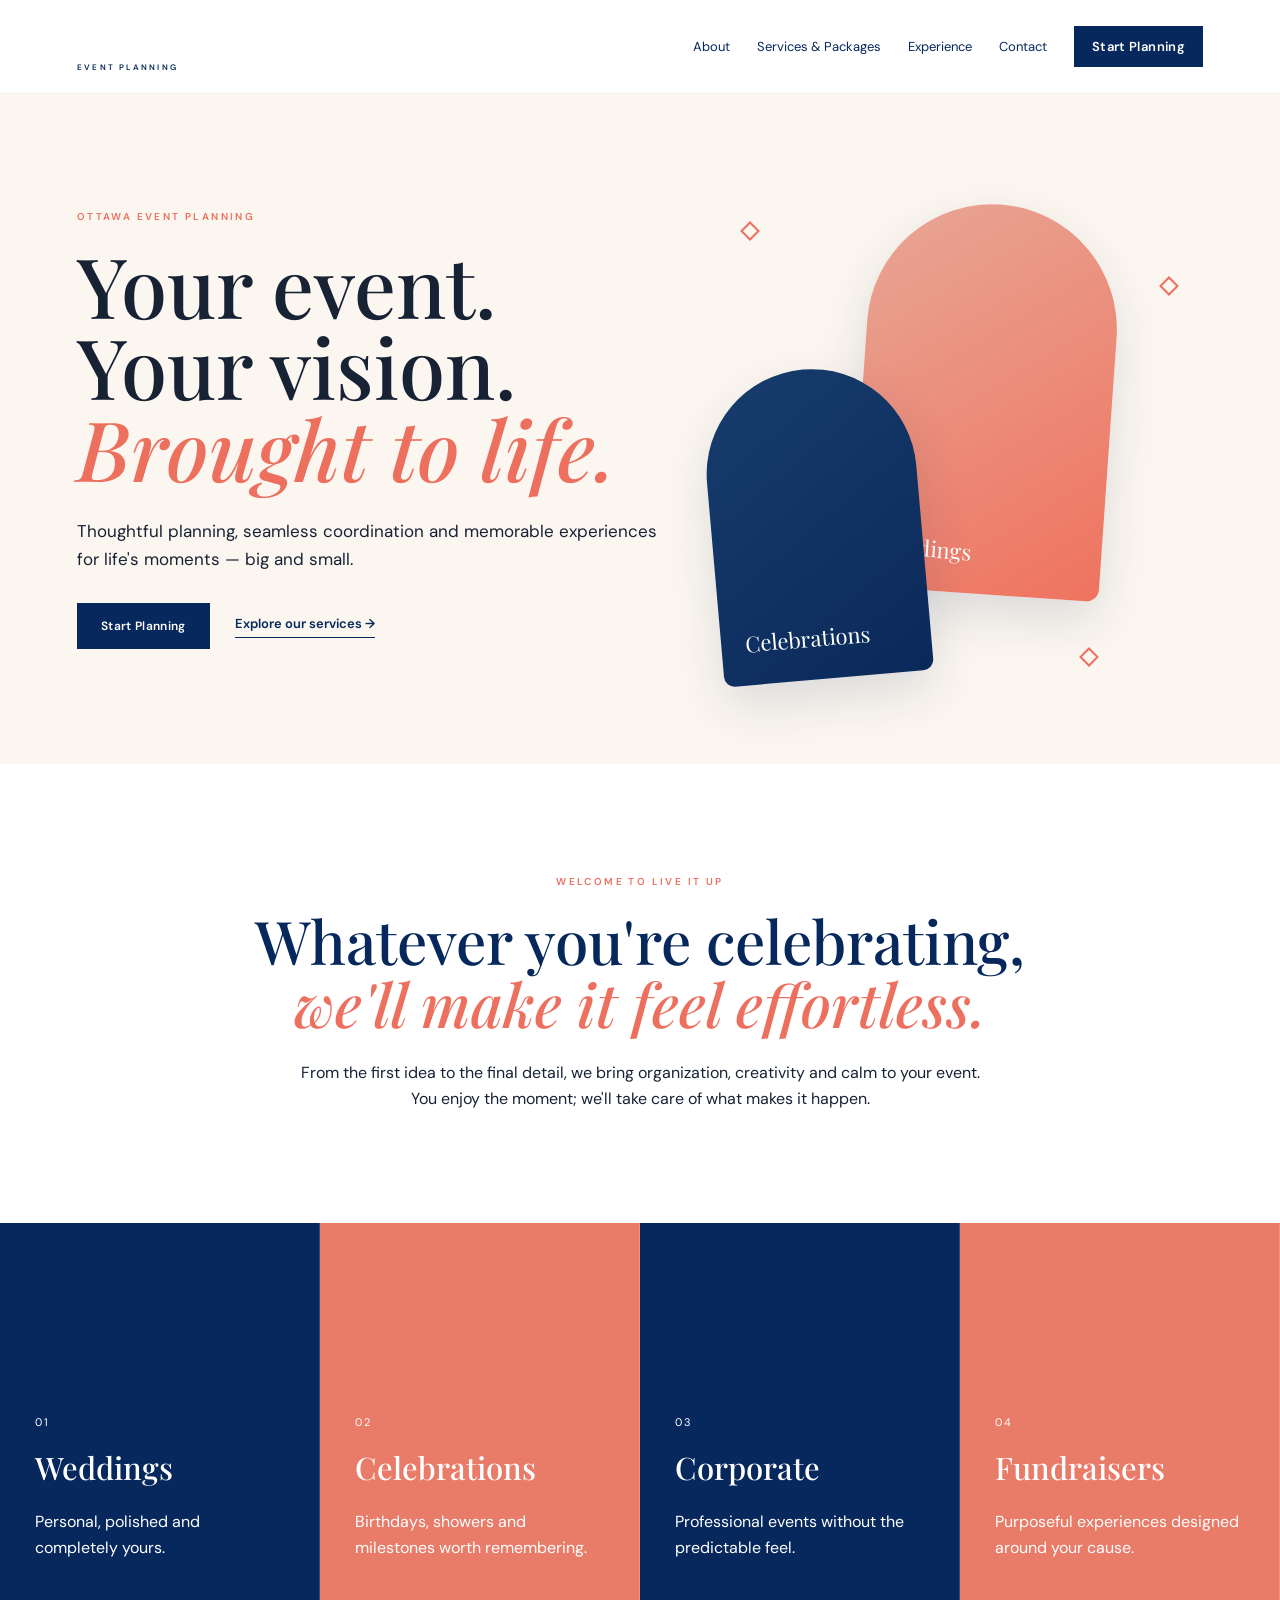
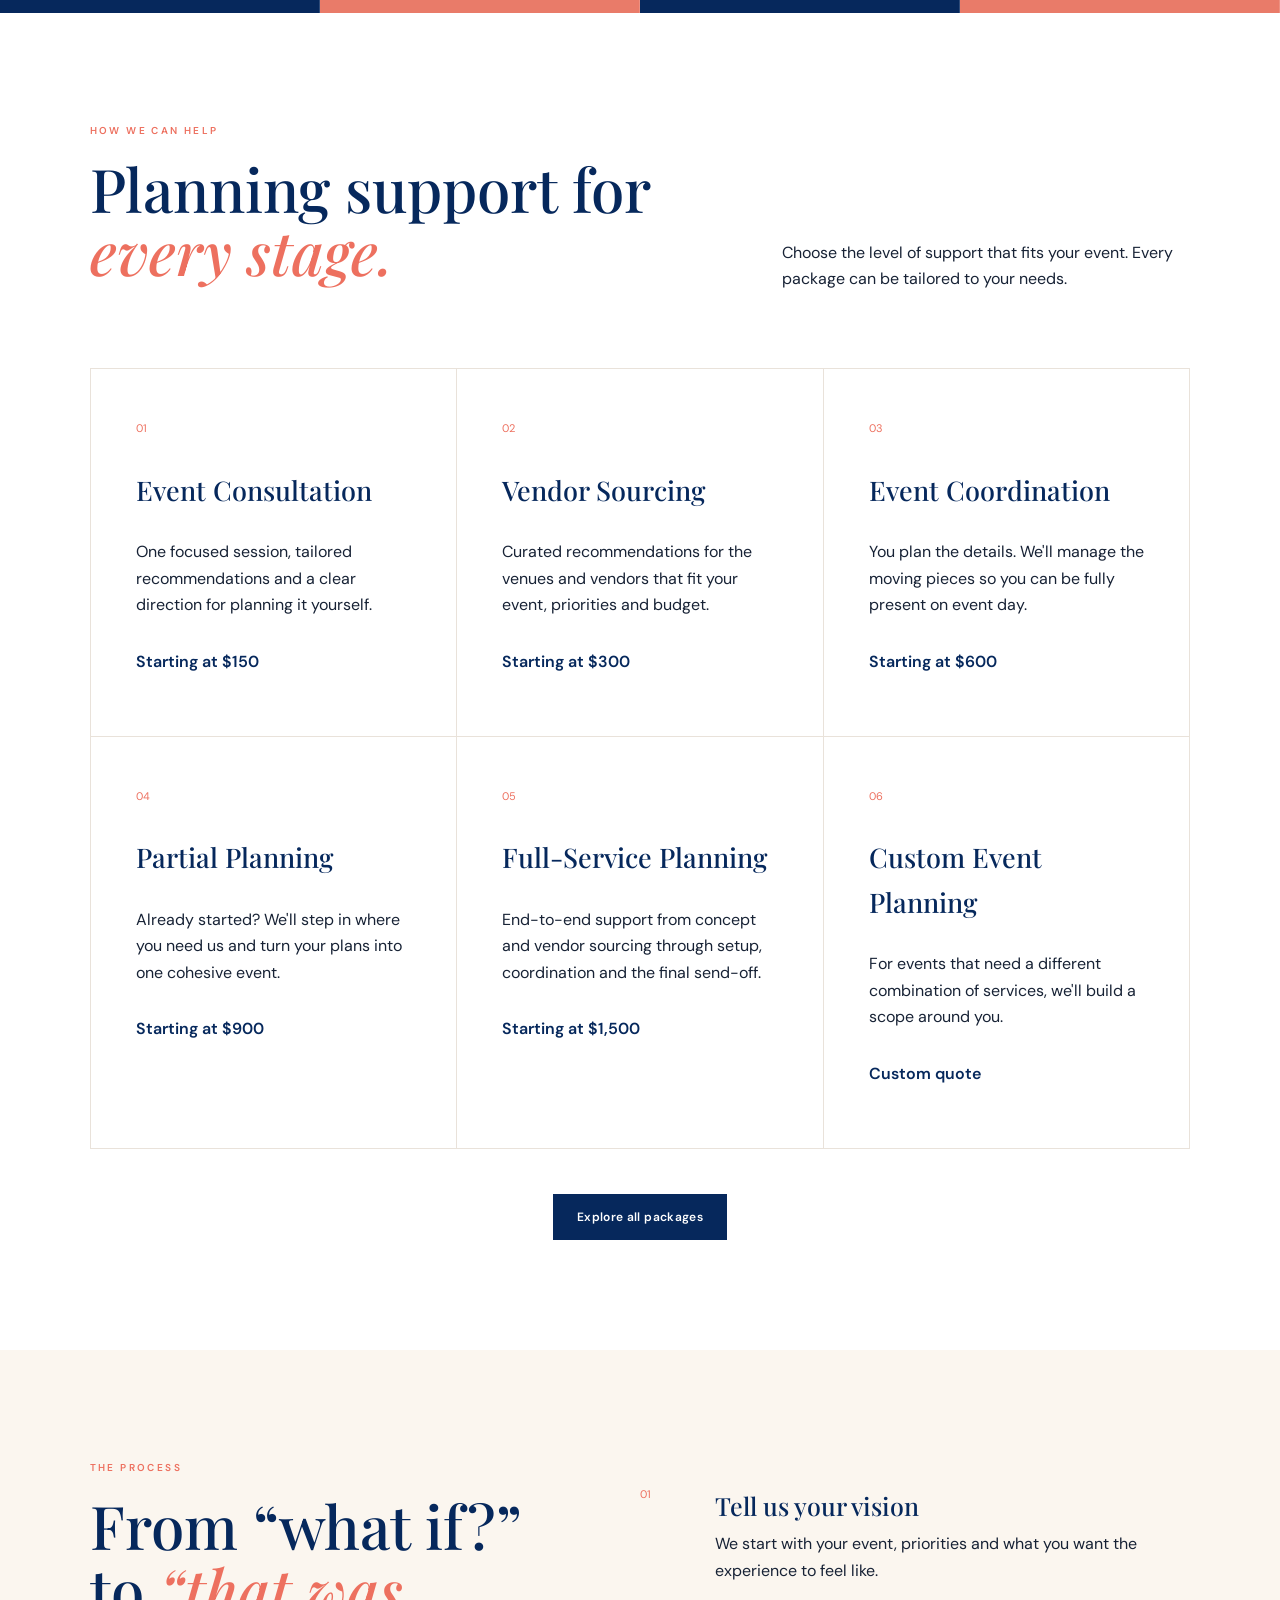
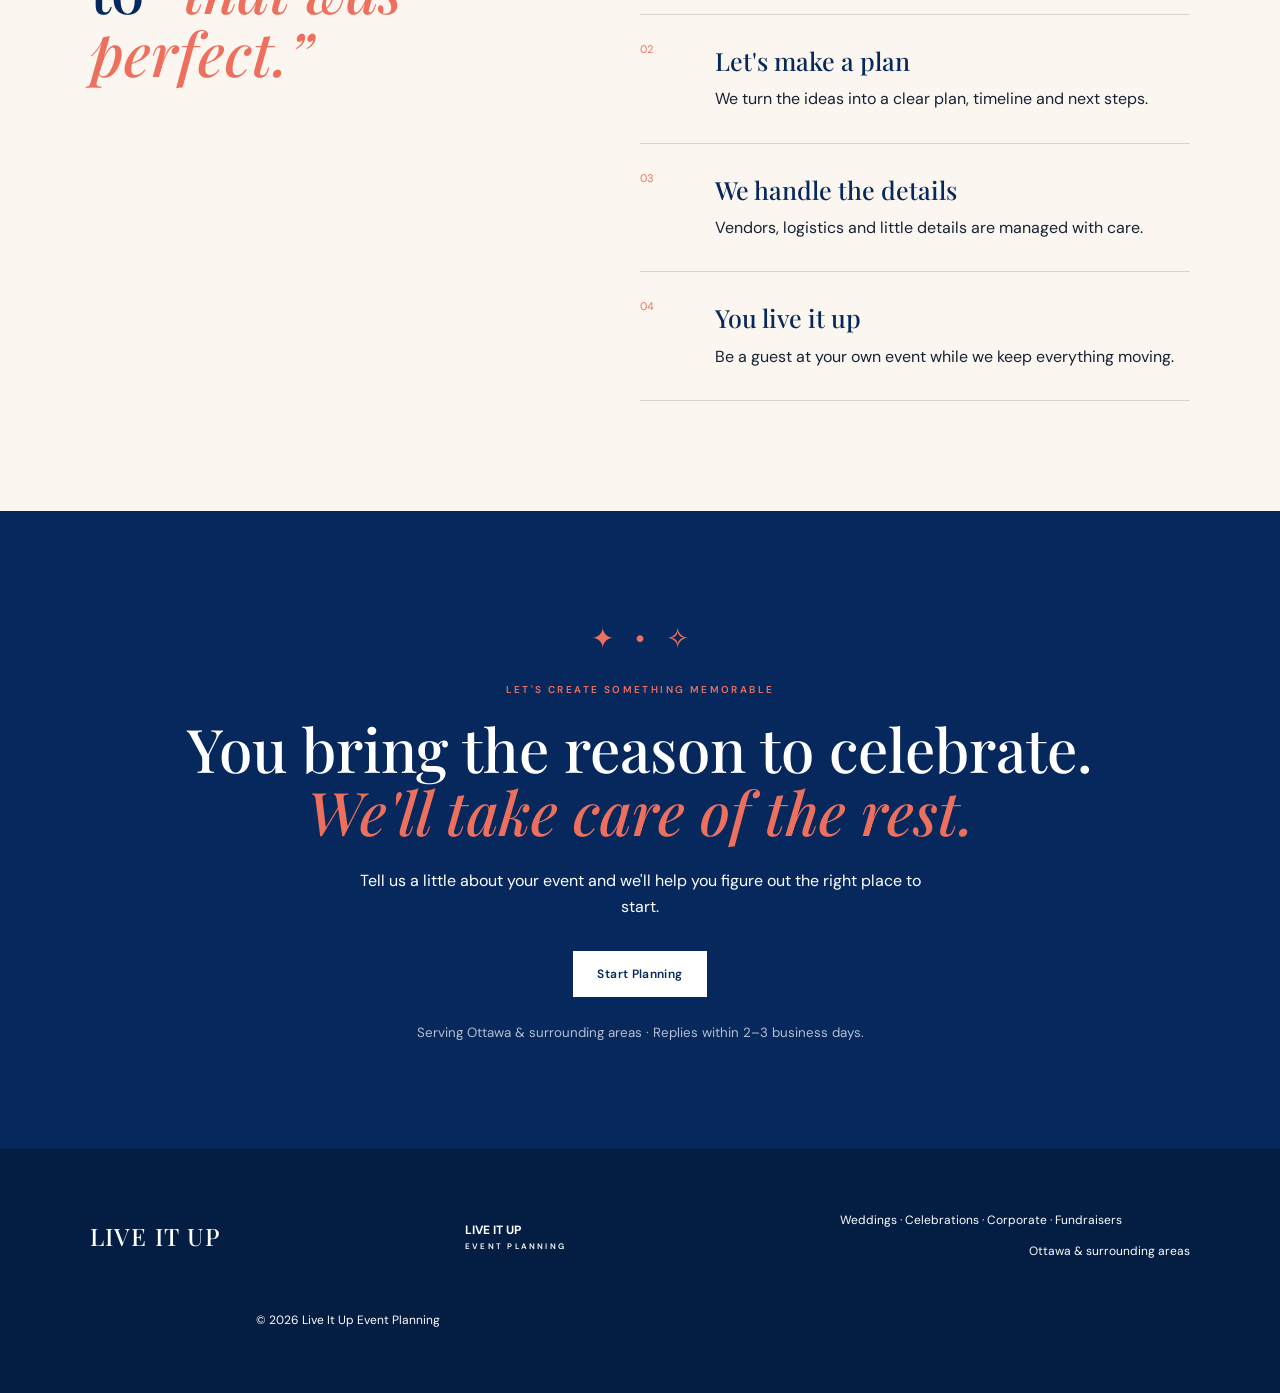
==== index.html @ bacc0a9b "Standardize Services & Packages navigation" ====
<!doctype html>
<html lang="en">
<head>
  <meta charset="utf-8" />
  <meta name="viewport" content="width=device-width, initial-scale=1" />
  <meta name="description" content="Live It Up Event Planning creates thoughtfully planned weddings, celebrations, corporate events and fundraisers." />
  <title>Live It Up Event Planning</title>
  <link rel="preconnect" href="https://fonts.googleapis.com">
  <link rel="preconnect" href="https://fonts.gstatic.com" crossorigin>
  <link href="https://fonts.googleapis.com/css2?family=DM+Sans:wght@400;500;600&family=Playfair+Display:ital,wght@0,500;1,500&display=swap" rel="stylesheet">
  <link rel="stylesheet" href="styles.css" />
</head>
<body>
  <header class="site-header">
    <a class="brand" href="#top" aria-label="Live It Up home"><span>LIVE IT UP <small>EVENT PLANNING</small></span></a>
    <button class="menu-toggle" aria-expanded="false" aria-controls="site-nav">Menu</button>
    <nav id="site-nav" class="site-nav" aria-label="Primary navigation">
      <a href="about.html">About</a><a href="services.html">Services &amp; Packages</a><a href="experience.html">Experience</a><a href="contact.html">Contact</a>
      <a class="button button-small" href="contact.html">Start Planning</a>
    </nav>
  </header>
  <main id="top">
    <section class="hero">
      <div class="hero-copy reveal">
        <p class="eyebrow">Ottawa event planning</p>
        <h1>Your event.<br>Your vision.<br><em>Brought to life.</em></h1>
        <p class="lede">Thoughtful planning, seamless coordination and memorable experiences for life's moments — big and small.</p>
        <div class="actions"><a class="button" href="contact.html">Start Planning</a><a class="text-link" href="#services">Explore our services →</a></div>
      </div>
      <div class="hero-art reveal" aria-label="Celebration-inspired brand artwork">
        <div class="photo-card photo-one"><span>Weddings</span></div>
        <div class="photo-card photo-two"><span>Celebrations</span></div>
        <div class="spark spark-a"></div><div class="spark spark-b"></div><div class="spark spark-c"></div>
      </div>
    </section>
    <section class="intro" id="about">
      <p class="eyebrow">Welcome to Live It Up</p>
      <h2>Whatever you're celebrating,<br><em>we'll make it feel effortless.</em></h2>
      <p>From the first idea to the final detail, we bring organization, creativity and calm to your event. You enjoy the moment; we'll take care of what makes it happen.</p>
    </section>
    <section class="event-types" id="event-types" aria-label="Event types">
      <article class="event-card wedding"><div><span>01</span><h3>Weddings</h3><p>Personal, polished and completely yours.</p></div></article>
      <article class="event-card celebration"><div><span>02</span><h3>Celebrations</h3><p>Birthdays, showers and milestones worth remembering.</p></div></article>
      <article class="event-card corporate"><div><span>03</span><h3>Corporate</h3><p>Professional events without the predictable feel.</p></div></article>
      <article class="event-card fundraiser"><div><span>04</span><h3>Fundraisers</h3><p>Purposeful experiences designed around your cause.</p></div></article>
    </section>
    <section class="services" id="services">
      <div class="section-heading"><div><p class="eyebrow">How we can help</p><h2>Planning support for<br><em>every stage.</em></h2></div><p>Choose the level of support that fits your event. Every package can be tailored to your needs.</p></div>
      <div class="service-grid" id="packages">
        <article><span class="number">01</span><h3>Event Consultation</h3><p>One focused session, tailored recommendations and a clear direction for planning it yourself.</p><p class="price">Starting at $150</p></article>
        <article><span class="number">02</span><h3>Vendor Sourcing</h3><p>Curated recommendations for the venues and vendors that fit your event, priorities and budget.</p><p class="price">Starting at $300</p></article>
        <article><span class="number">03</span><h3>Event Coordination</h3><p>You plan the details. We'll manage the moving pieces so you can be fully present on event day.</p><p class="price">Starting at $600</p></article>
        <article><span class="number">04</span><h3>Partial Planning</h3><p>Already started? We'll step in where you need us and turn your plans into one cohesive event.</p><p class="price">Starting at $900</p></article>
        <article><span class="number">05</span><h3>Full-Service Planning</h3><p>End-to-end support from concept and vendor sourcing through setup, coordination and the final send-off.</p><p class="price">Starting at $1,500</p></article>
        <article><span class="number">06</span><h3>Custom Event Planning</h3><p>For events that need a different combination of services, we'll build a scope around you.</p><p class="price">Custom quote</p></article>
      </div>
      <div class="services-more"><a class="button" href="services.html">Explore all packages</a></div>
    </section>
    <section class="process">
      <div class="process-title"><p class="eyebrow">The process</p><h2>From “what if?”<br>to <em>“that was perfect.”</em></h2></div>
      <ol>
        <li><span>01</span><div><h3>Tell us your vision</h3><p>We start with your event, priorities and what you want the experience to feel like.</p></div></li>
        <li><span>02</span><div><h3>Let's make a plan</h3><p>We turn the ideas into a clear plan, timeline and next steps.</p></div></li>
        <li><span>03</span><div><h3>We handle the details</h3><p>Vendors, logistics and little details are managed with care.</p></div></li>
        <li><span>04</span><div><h3>You live it up</h3><p>Be a guest at your own event while we keep everything moving.</p></div></li>
      </ol>
    </section>
    <section class="cta" id="contact">
      <div class="confetti" aria-hidden="true">✦ &nbsp; • &nbsp; ✧</div>
      <p class="eyebrow">Let's create something memorable</p>
      <h2>You bring the reason to celebrate.<br><em>We'll take care of the rest.</em></h2>
      <p>Tell us a little about your event and we'll help you figure out the right place to start.</p>
      <a class="button button-light" href="contact.html">Start Planning</a>
      <small>Serving Ottawa & surrounding areas · Replies within 2–3 business days.</small>
    </section>
  </main>
  <footer><strong>LIVE IT UP <small>EVENT PLANNING</small></strong><div><p>Weddings · Celebrations · Corporate · Fundraisers</p><p>Ottawa &amp; surrounding areas</p></div><p>© <span id="year"></span> Live It Up Event Planning</p></footer>
  <script src="script.js"></script>
</body>
</html>
---- styles.css ----
:root{--navy:#06285c;--coral:#ed705f;--cream:#fbf6ef;--ink:#172235;--muted:#687180;--line:#e9e2da}*{box-sizing:border-box}html{scroll-behavior:smooth}body{margin:0;color:var(--ink);font-family:"DM Sans",Arial,sans-serif;line-height:1.65;background:#fff}a{color:inherit}.site-header,header{height:94px;padding:16px 6vw;display:flex;align-items:center;justify-content:space-between;background:#fff;border-bottom:1px solid #eee;position:sticky;top:0;z-index:20}.brand{text-decoration:none;color:var(--navy);font-family:"Playfair Display",Georgia,serif;font-size:25px;letter-spacing:.04em}.brand img{display:none}.brand span,.brand:has(img){font-size:0}.brand:has(img)::after{content:"LIVE IT UP";font-size:25px}.brand small,footer small{display:block;font:600 8px/1.4 "DM Sans",sans-serif;letter-spacing:.28em}.site-nav,nav{display:flex;gap:27px;align-items:center}.site-nav a,nav a{text-decoration:none;color:var(--navy);font-size:13px}.menu-toggle{display:none}.button,.btn{display:inline-flex;align-items:center;justify-content:center;background:var(--navy);color:#fff!important;text-decoration:none;border:1px solid var(--navy);padding:14px 23px;font:600 12px "DM Sans",sans-serif;letter-spacing:.03em}.button-small{padding:11px 17px}.text-link{font-size:13px;font-weight:600;color:var(--navy);text-decoration:none;border-bottom:1px solid var(--navy);padding-bottom:3px}.eyebrow{font-size:10px;font-weight:600;letter-spacing:.24em;text-transform:uppercase;color:var(--coral);margin:0 0 18px}h1,h2,h3{font-family:"Playfair Display",Georgia,serif;font-weight:500}em{font-weight:500;color:var(--coral)}.hero{min-height:635px;padding:85px 6vw;display:grid;grid-template-columns:1.05fr .95fr;align-items:center;background:var(--cream);overflow:hidden}.hero-copy h1,.page-hero h1,.about-hero h1{font-size:clamp(58px,6.5vw,94px);line-height:.98;margin:0 0 28px;color:var(--ink)}.lede{font-size:17px;max-width:620px}.actions{display:flex;gap:25px;align-items:center;margin-top:30px}.hero-art{height:500px;position:relative}.photo-card{position:absolute;border-radius:160px 160px 16px 16px;box-shadow:0 20px 50px #09295720;display:flex;align-items:flex-end;padding:24px;color:#fff;font-family:"Playfair Display",serif;font-size:22px;background:linear-gradient(145deg,#e8a796,#ef735f)}.photo-one{width:250px;height:390px;right:17%;top:5%;transform:rotate(4deg)}.photo-two{width:210px;height:310px;left:8%;bottom:0;background:linear-gradient(145deg,#173d6d,#0a295a);transform:rotate(-5deg)}.spark{position:absolute;width:14px;height:14px;border:2px solid var(--coral);transform:rotate(45deg)}.spark-a{right:5%;top:20%}.spark-b{left:14%;top:9%}.spark-c{right:20%;bottom:3%}.intro,.package-intro{padding:110px 7vw;text-align:center}.intro h2,.section-heading h2,.process h2,.cta h2,.package-intro h2{font-size:clamp(38px,4.7vw,65px);line-height:1.05;margin:0 0 25px;color:var(--navy)}.intro>p:last-child,.package-intro>p:last-child{max-width:690px;margin:0 auto}.event-types{display:grid;grid-template-columns:repeat(4,1fr);padding:0}.event-card{min-height:390px;padding:35px;display:flex;align-items:flex-end;color:#fff;background:var(--navy);border-right:1px solid #ffffff2b}.event-card:nth-child(even){background:#e97b69}.event-card h3{font-size:31px;margin:7px 0}.event-card span{font-size:11px;letter-spacing:.15em}.services{padding:110px 7vw}.section-heading{display:grid;grid-template-columns:1.2fr .8fr;gap:80px;align-items:end;margin-bottom:60px}.section-heading>p{max-width:450px}.service-grid{display:grid;grid-template-columns:repeat(3,1fr);border-top:1px solid var(--line);border-left:1px solid var(--line)}.service-grid article{padding:45px;border-right:1px solid var(--line);border-bottom:1px solid var(--line);min-height:285px}.service-grid .number{color:var(--coral);font-size:11px}.service-grid h3{font-size:27px;color:var(--navy)}.price{font-weight:600;color:var(--navy);margin-top:30px}.services-more{text-align:center;margin-top:45px}.process{padding:110px 7vw;background:var(--cream);display:grid;grid-template-columns:.9fr 1.1fr;gap:100px}.process ol{list-style:none;margin:0;padding:0}.process li{display:grid;grid-template-columns:55px 1fr;gap:20px;padding:25px 0;border-bottom:1px solid #dcd3ca}.process li>span{color:var(--coral);font-size:11px}.process h3{margin:0;color:var(--navy);font-size:25px}.process li p{margin:5px 0}.cta{padding:105px 7vw;text-align:center;background:var(--navy);color:#fff}.cta h2{color:#fff}.cta>p:not(.eyebrow){max-width:600px;margin:0 auto 30px}.button-light{background:#fff;color:var(--navy)!important;border-color:#fff}.cta small{display:block;margin-top:25px;opacity:.7}.confetti{font-size:28px;color:var(--coral);margin-bottom:20px}footer{padding:50px 7vw;background:#041d43;color:#fff;display:grid;grid-template-columns:1fr 1fr 1fr;gap:25px;align-items:center;font-size:12px}footer img{display:none}footer:before{content:"LIVE IT UP";font:500 24px "Playfair Display",serif;letter-spacing:.06em}footer p:last-child{text-align:right}.page-hero,.about-hero{padding:110px 7vw;background:var(--cream);min-height:570px;display:grid;grid-template-columns:1.1fr .9fr;align-items:center}.package-list{padding:0}.package-card{display:grid;grid-template-columns:25% 75%;border-top:1px solid var(--line);padding:0 7vw}.package-meta{padding:55px 40px 55px 0}.package-meta span{font-size:12px;color:var(--coral)}.package-body{padding:55px;border-left:1px solid var(--line)}.package-body h2{font-size:45px;margin:0 0 15px;color:var(--navy)}.package-details{display:grid;grid-template-columns:1.4fr .6fr;gap:50px;margin-top:35px}.package-details li{margin:8px 0}.package-price strong{display:block;font:500 45px "Playfair Display",serif;color:var(--navy);margin-bottom:25px}.package-note,.about-story,.about-founder,.about-fit,.values{padding:100px 7vw}.about-story{display:grid;grid-template-columns:1fr 1fr;gap:90px}.about-story h2,.about-founder h2,.about-fit h2,.values h2{font-size:50px;color:var(--navy)}.values{background:var(--cream)}.value-grid{display:grid;grid-template-columns:repeat(4,1fr);gap:1px;background:#ded7cf;margin-top:45px}.value-grid article{background:var(--cream);padding:35px}.about-founder{display:grid;grid-template-columns:.8fr 1.2fr;gap:90px}.founder-photo{min-height:560px;background:var(--cream);display:flex;align-items:center;justify-content:center;text-align:center;color:var(--muted)}.founder-photo small{display:block}.founder-note{font:italic 24px "Playfair Display",serif;color:var(--navy)}.fit-list a{display:flex;justify-content:space-between;text-decoration:none;padding:20px 0;border-bottom:1px solid var(--line);font:500 24px "Playfair Display",serif;color:var(--navy)}@media(max-width:800px){.site-header,header{height:auto;min-height:82px;align-items:flex-start}.menu-toggle{display:block}.site-nav{display:none;position:absolute;top:82px;left:0;right:0;background:#fff;padding:25px 7vw;flex-direction:column;align-items:flex-start}.site-nav.open{display:flex}nav:not(.site-nav){flex-wrap:wrap;gap:10px}.hero,.page-hero,.about-hero,.section-heading,.process,.about-story,.about-founder{grid-template-columns:1fr}.hero{padding:70px 7vw}.hero-art{height:390px}.event-types,.service-grid,.value-grid{grid-template-columns:1fr 1fr}.package-card{grid-template-columns:1fr;padding:0 7vw}.package-meta{padding-bottom:0}.package-body{border-left:0;padding:30px 0 55px}.package-details{grid-template-columns:1fr}footer{grid-template-columns:1fr}footer p:last-child{text-align:left}}@media(max-width:520px){.event-types,.service-grid,.value-grid{grid-template-columns:1fr}.hero-copy h1,.page-hero h1,.about-hero h1{font-size:51px}.photo-one{width:200px;height:310px}.photo-two{width:165px;height:240px}.actions{align-items:flex-start;flex-direction:column}}
.site-nav .active{color:var(--coral)}.contact-layout{padding:100px 7vw;display:grid;grid-template-columns:1.35fr .65fr;gap:80px}.contact-layout h2,.contact-card h2{font-size:48px;color:var(--navy)}.contact-card{margin:0;background:var(--cream);border:0;padding:45px;align-self:start}.contact-card a{color:var(--navy)}form{max-width:none}.fields{display:grid;grid-template-columns:1fr 1fr;gap:0 22px}label{display:block;font-size:12px;font-weight:600;margin-bottom:22px;color:var(--navy)}label small{font-weight:400;color:var(--muted)}input,select,textarea{display:block;width:100%;padding:14px 12px;margin-top:7px;border:1px solid #d8d8d8;background:#fff;font:inherit;color:var(--ink)}textarea{min-height:170px}.note{font-size:11px;color:var(--muted)}.package-lede{max-width:680px}.package-note{background:var(--cream);text-align:center}.package-note p:last-child{max-width:680px;margin:auto}.founder-role{font-weight:600;color:var(--navy)}.value-grid span{font-size:11px;color:var(--coral)}.value-grid h3{font-size:24px;color:var(--navy)}@media(max-width:800px){.contact-layout{grid-template-columns:1fr}.fields{grid-template-columns:1fr}.contact-card{margin:0}.about-hero .hero-art,.page-hero .hero-art{height:380px}}
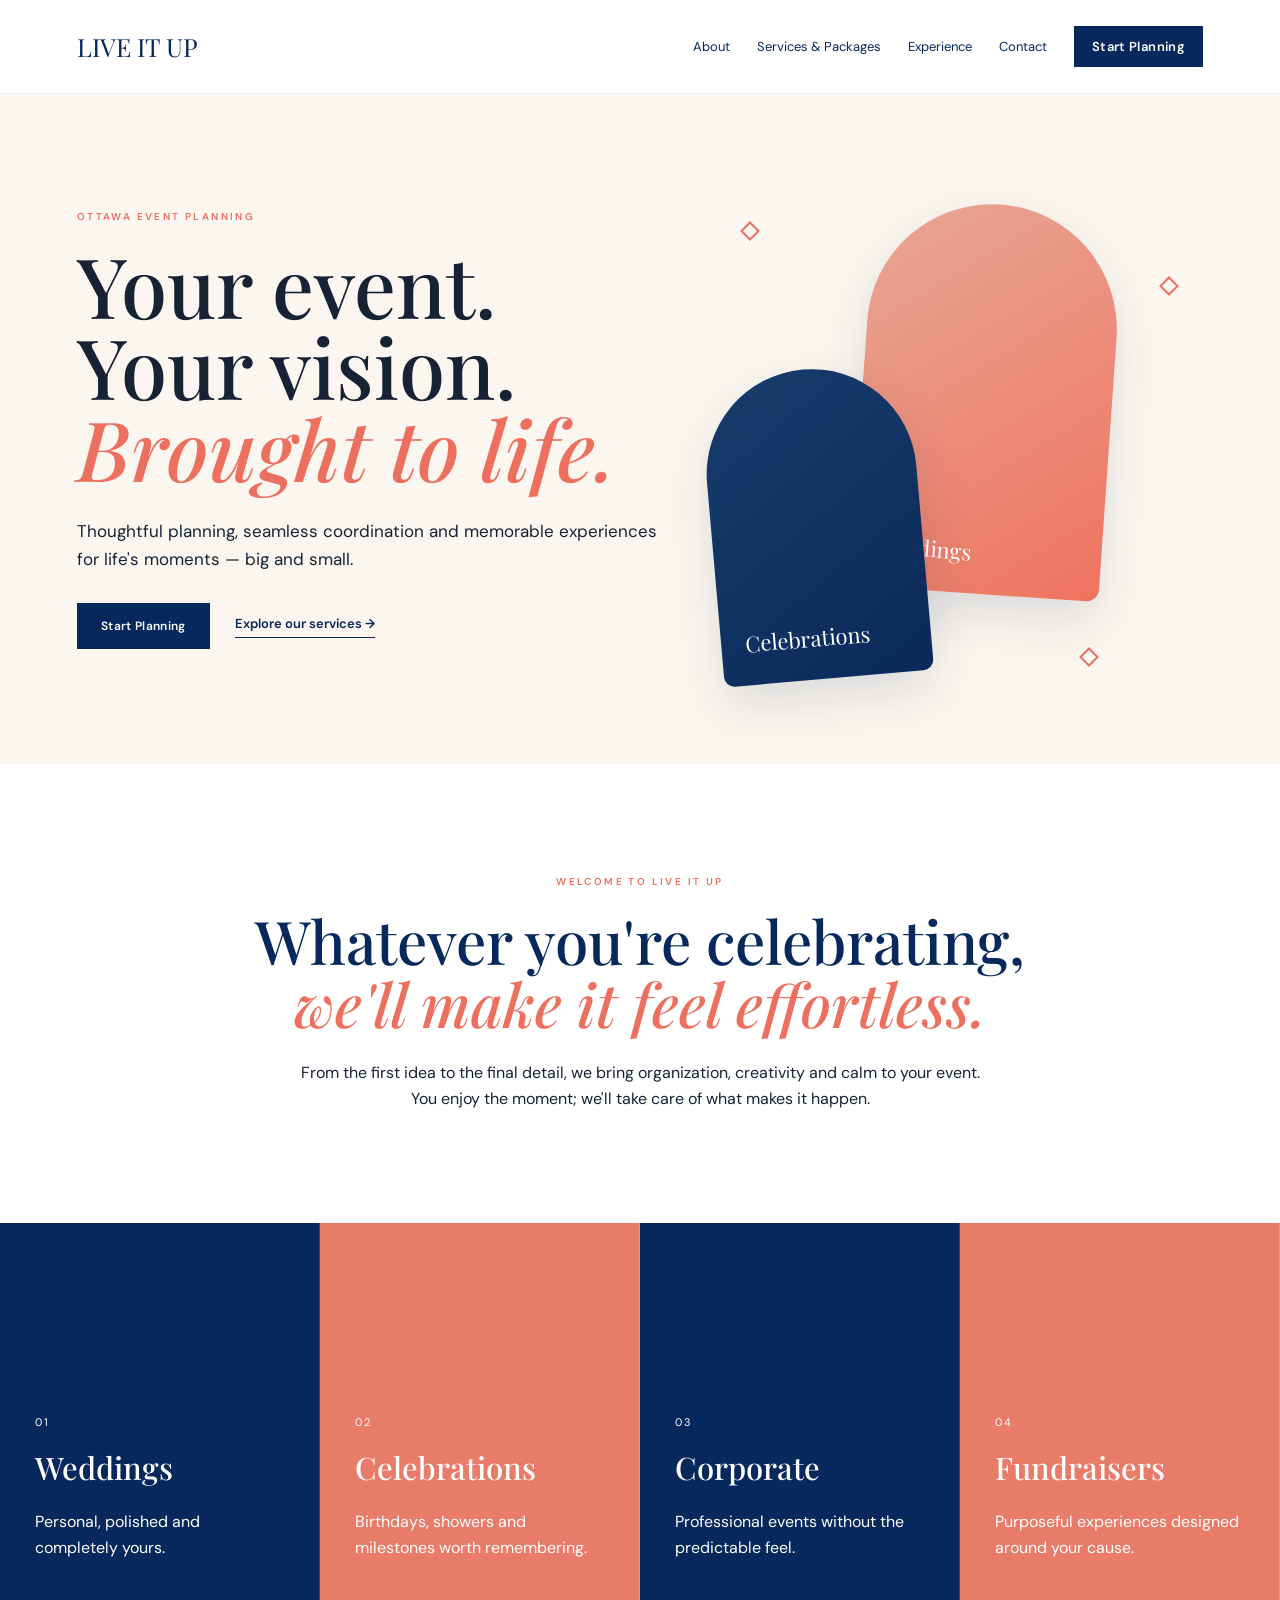
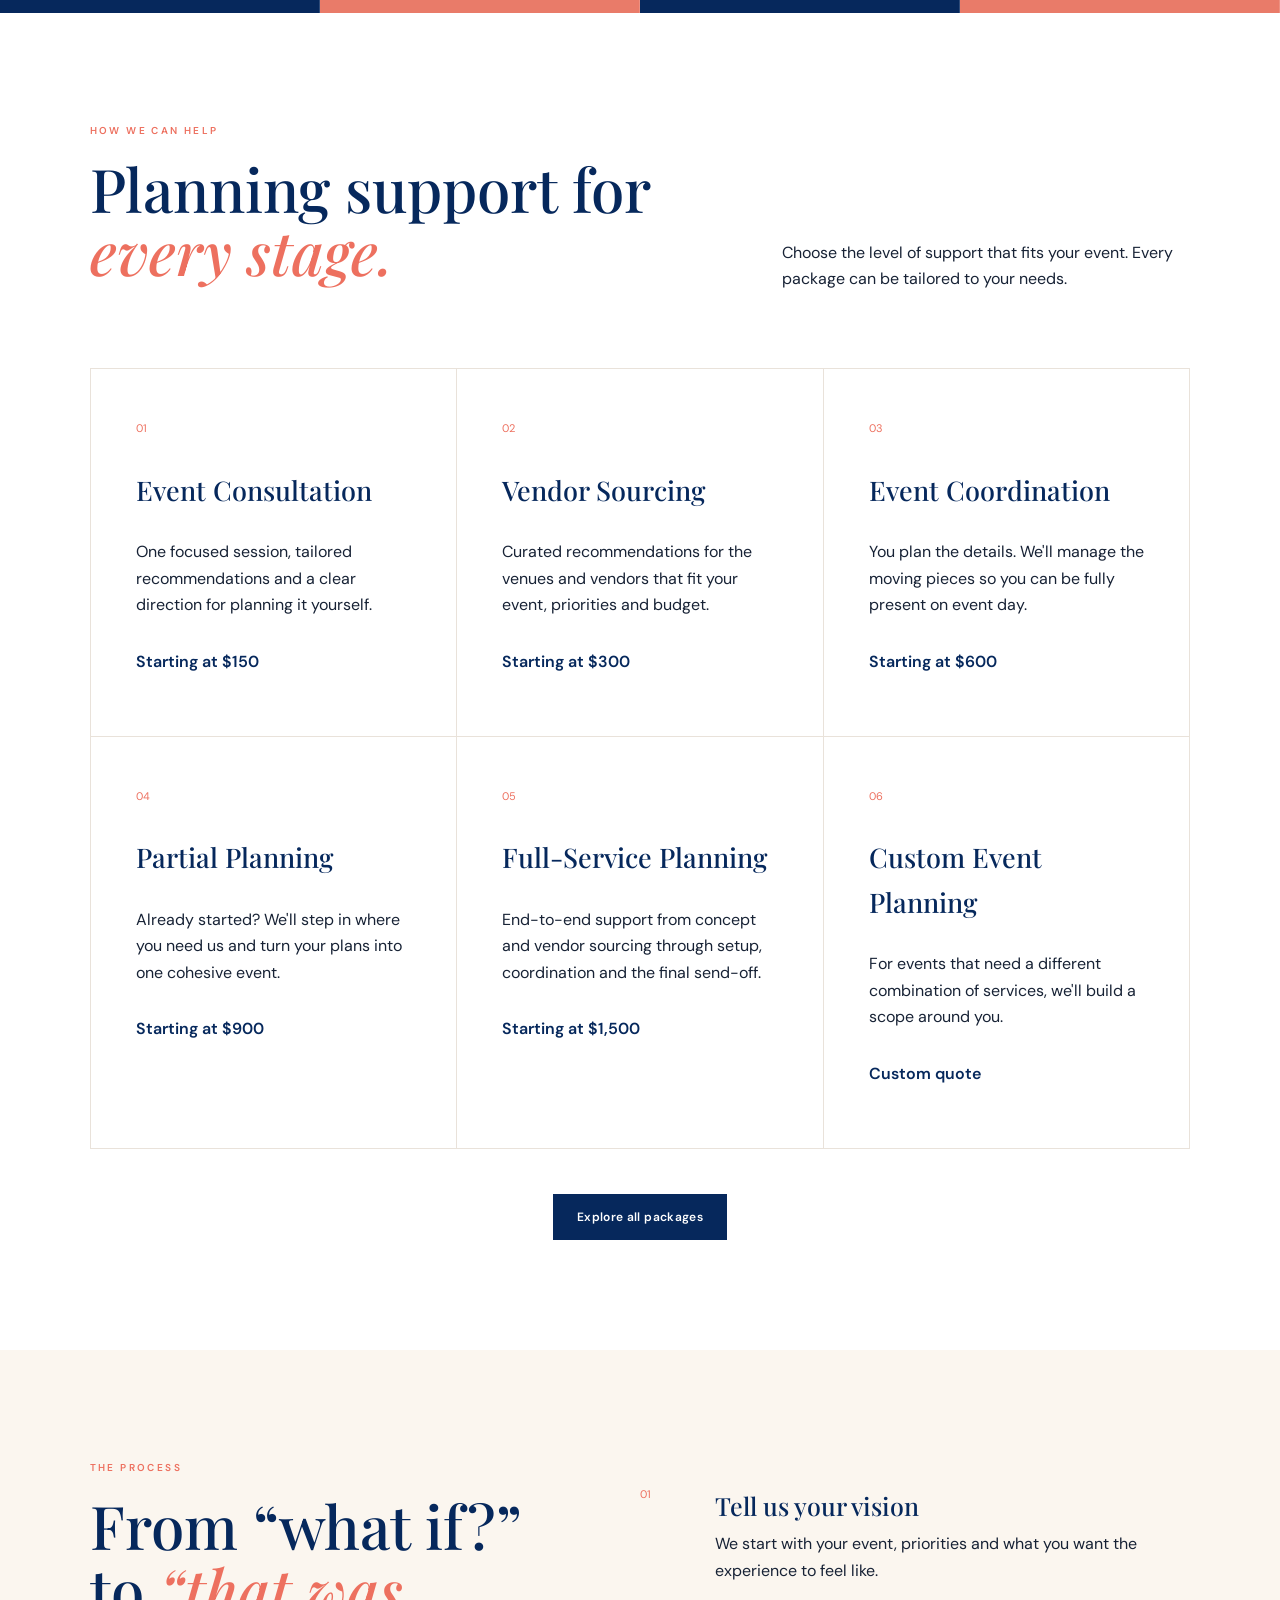
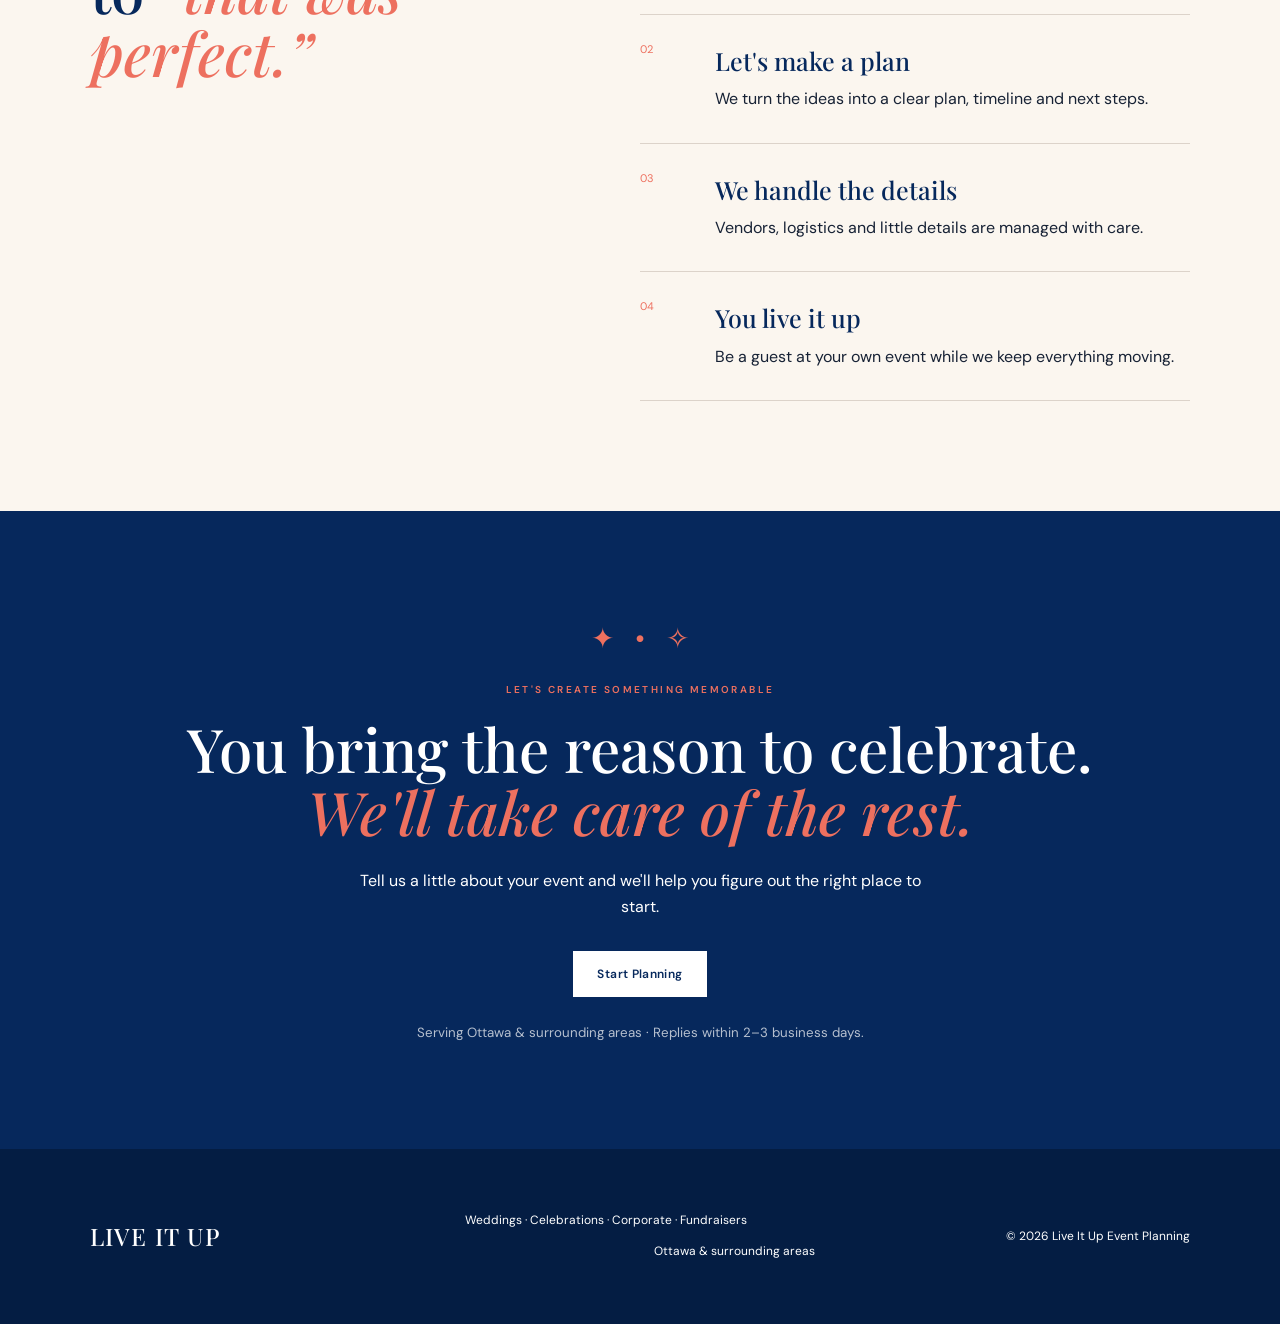
==== commit b46456d4: "Restore preferred original site design" ====
--- a/index.html
+++ b/index.html
@@ -12,13 +12,16 @@
 </head>
 <body>
   <header class="site-header">
-    <a class="brand" href="#top" aria-label="Live It Up home"><span>LIVE IT UP <small>EVENT PLANNING</small></span></a>
+    <a class="brand" href="#top" aria-label="Live It Up home">
+      <img src="assets/live-it-up-logo.png" alt="Live It Up Event Planning" />
+    </a>
     <button class="menu-toggle" aria-expanded="false" aria-controls="site-nav">Menu</button>
     <nav id="site-nav" class="site-nav" aria-label="Primary navigation">
       <a href="about.html">About</a><a href="services.html">Services &amp; Packages</a><a href="experience.html">Experience</a><a href="contact.html">Contact</a>
       <a class="button button-small" href="contact.html">Start Planning</a>
     </nav>
   </header>
+
   <main id="top">
     <section class="hero">
       <div class="hero-copy reveal">
@@ -33,17 +36,20 @@
         <div class="spark spark-a"></div><div class="spark spark-b"></div><div class="spark spark-c"></div>
       </div>
     </section>
+
     <section class="intro" id="about">
       <p class="eyebrow">Welcome to Live It Up</p>
       <h2>Whatever you're celebrating,<br><em>we'll make it feel effortless.</em></h2>
       <p>From the first idea to the final detail, we bring organization, creativity and calm to your event. You enjoy the moment; we'll take care of what makes it happen.</p>
     </section>
+
     <section class="event-types" id="event-types" aria-label="Event types">
       <article class="event-card wedding"><div><span>01</span><h3>Weddings</h3><p>Personal, polished and completely yours.</p></div></article>
       <article class="event-card celebration"><div><span>02</span><h3>Celebrations</h3><p>Birthdays, showers and milestones worth remembering.</p></div></article>
       <article class="event-card corporate"><div><span>03</span><h3>Corporate</h3><p>Professional events without the predictable feel.</p></div></article>
       <article class="event-card fundraiser"><div><span>04</span><h3>Fundraisers</h3><p>Purposeful experiences designed around your cause.</p></div></article>
     </section>
+
     <section class="services" id="services">
       <div class="section-heading"><div><p class="eyebrow">How we can help</p><h2>Planning support for<br><em>every stage.</em></h2></div><p>Choose the level of support that fits your event. Every package can be tailored to your needs.</p></div>
       <div class="service-grid" id="packages">
@@ -56,6 +62,7 @@
       </div>
       <div class="services-more"><a class="button" href="services.html">Explore all packages</a></div>
     </section>
+
     <section class="process">
       <div class="process-title"><p class="eyebrow">The process</p><h2>From “what if?”<br>to <em>“that was perfect.”</em></h2></div>
       <ol>
@@ -65,6 +72,7 @@
         <li><span>04</span><div><h3>You live it up</h3><p>Be a guest at your own event while we keep everything moving.</p></div></li>
       </ol>
     </section>
+
     <section class="cta" id="contact">
       <div class="confetti" aria-hidden="true">✦ &nbsp; • &nbsp; ✧</div>
       <p class="eyebrow">Let's create something memorable</p>
@@ -74,7 +82,12 @@
       <small>Serving Ottawa & surrounding areas · Replies within 2–3 business days.</small>
     </section>
   </main>
-  <footer><strong>LIVE IT UP <small>EVENT PLANNING</small></strong><div><p>Weddings · Celebrations · Corporate · Fundraisers</p><p>Ottawa &amp; surrounding areas</p></div><p>© <span id="year"></span> Live It Up Event Planning</p></footer>
+
+  <footer>
+    <img src="assets/live-it-up-logo.png" alt="Live It Up Event Planning" />
+    <div><p>Weddings · Celebrations · Corporate · Fundraisers</p><p>Ottawa &amp; surrounding areas</p></div>
+    <p>© <span id="year"></span> Live It Up Event Planning</p>
+  </footer>
   <script src="script.js"></script>
 </body>
 </html>
--- a/styles.css
+++ b/styles.css
@@ -1,2 +1,3 @@
 :root{--navy:#06285c;--coral:#ed705f;--cream:#fbf6ef;--ink:#172235;--muted:#687180;--line:#e9e2da}*{box-sizing:border-box}html{scroll-behavior:smooth}body{margin:0;color:var(--ink);font-family:"DM Sans",Arial,sans-serif;line-height:1.65;background:#fff}a{color:inherit}.site-header,header{height:94px;padding:16px 6vw;display:flex;align-items:center;justify-content:space-between;background:#fff;border-bottom:1px solid #eee;position:sticky;top:0;z-index:20}.brand{text-decoration:none;color:var(--navy);font-family:"Playfair Display",Georgia,serif;font-size:25px;letter-spacing:.04em}.brand img{display:none}.brand span,.brand:has(img){font-size:0}.brand:has(img)::after{content:"LIVE IT UP";font-size:25px}.brand small,footer small{display:block;font:600 8px/1.4 "DM Sans",sans-serif;letter-spacing:.28em}.site-nav,nav{display:flex;gap:27px;align-items:center}.site-nav a,nav a{text-decoration:none;color:var(--navy);font-size:13px}.menu-toggle{display:none}.button,.btn{display:inline-flex;align-items:center;justify-content:center;background:var(--navy);color:#fff!important;text-decoration:none;border:1px solid var(--navy);padding:14px 23px;font:600 12px "DM Sans",sans-serif;letter-spacing:.03em}.button-small{padding:11px 17px}.text-link{font-size:13px;font-weight:600;color:var(--navy);text-decoration:none;border-bottom:1px solid var(--navy);padding-bottom:3px}.eyebrow{font-size:10px;font-weight:600;letter-spacing:.24em;text-transform:uppercase;color:var(--coral);margin:0 0 18px}h1,h2,h3{font-family:"Playfair Display",Georgia,serif;font-weight:500}em{font-weight:500;color:var(--coral)}.hero{min-height:635px;padding:85px 6vw;display:grid;grid-template-columns:1.05fr .95fr;align-items:center;background:var(--cream);overflow:hidden}.hero-copy h1,.page-hero h1,.about-hero h1{font-size:clamp(58px,6.5vw,94px);line-height:.98;margin:0 0 28px;color:var(--ink)}.lede{font-size:17px;max-width:620px}.actions{display:flex;gap:25px;align-items:center;margin-top:30px}.hero-art{height:500px;position:relative}.photo-card{position:absolute;border-radius:160px 160px 16px 16px;box-shadow:0 20px 50px #09295720;display:flex;align-items:flex-end;padding:24px;color:#fff;font-family:"Playfair Display",serif;font-size:22px;background:linear-gradient(145deg,#e8a796,#ef735f)}.photo-one{width:250px;height:390px;right:17%;top:5%;transform:rotate(4deg)}.photo-two{width:210px;height:310px;left:8%;bottom:0;background:linear-gradient(145deg,#173d6d,#0a295a);transform:rotate(-5deg)}.spark{position:absolute;width:14px;height:14px;border:2px solid var(--coral);transform:rotate(45deg)}.spark-a{right:5%;top:20%}.spark-b{left:14%;top:9%}.spark-c{right:20%;bottom:3%}.intro,.package-intro{padding:110px 7vw;text-align:center}.intro h2,.section-heading h2,.process h2,.cta h2,.package-intro h2{font-size:clamp(38px,4.7vw,65px);line-height:1.05;margin:0 0 25px;color:var(--navy)}.intro>p:last-child,.package-intro>p:last-child{max-width:690px;margin:0 auto}.event-types{display:grid;grid-template-columns:repeat(4,1fr);padding:0}.event-card{min-height:390px;padding:35px;display:flex;align-items:flex-end;color:#fff;background:var(--navy);border-right:1px solid #ffffff2b}.event-card:nth-child(even){background:#e97b69}.event-card h3{font-size:31px;margin:7px 0}.event-card span{font-size:11px;letter-spacing:.15em}.services{padding:110px 7vw}.section-heading{display:grid;grid-template-columns:1.2fr .8fr;gap:80px;align-items:end;margin-bottom:60px}.section-heading>p{max-width:450px}.service-grid{display:grid;grid-template-columns:repeat(3,1fr);border-top:1px solid var(--line);border-left:1px solid var(--line)}.service-grid article{padding:45px;border-right:1px solid var(--line);border-bottom:1px solid var(--line);min-height:285px}.service-grid .number{color:var(--coral);font-size:11px}.service-grid h3{font-size:27px;color:var(--navy)}.price{font-weight:600;color:var(--navy);margin-top:30px}.services-more{text-align:center;margin-top:45px}.process{padding:110px 7vw;background:var(--cream);display:grid;grid-template-columns:.9fr 1.1fr;gap:100px}.process ol{list-style:none;margin:0;padding:0}.process li{display:grid;grid-template-columns:55px 1fr;gap:20px;padding:25px 0;border-bottom:1px solid #dcd3ca}.process li>span{color:var(--coral);font-size:11px}.process h3{margin:0;color:var(--navy);font-size:25px}.process li p{margin:5px 0}.cta{padding:105px 7vw;text-align:center;background:var(--navy);color:#fff}.cta h2{color:#fff}.cta>p:not(.eyebrow){max-width:600px;margin:0 auto 30px}.button-light{background:#fff;color:var(--navy)!important;border-color:#fff}.cta small{display:block;margin-top:25px;opacity:.7}.confetti{font-size:28px;color:var(--coral);margin-bottom:20px}footer{padding:50px 7vw;background:#041d43;color:#fff;display:grid;grid-template-columns:1fr 1fr 1fr;gap:25px;align-items:center;font-size:12px}footer img{display:none}footer:before{content:"LIVE IT UP";font:500 24px "Playfair Display",serif;letter-spacing:.06em}footer p:last-child{text-align:right}.page-hero,.about-hero{padding:110px 7vw;background:var(--cream);min-height:570px;display:grid;grid-template-columns:1.1fr .9fr;align-items:center}.package-list{padding:0}.package-card{display:grid;grid-template-columns:25% 75%;border-top:1px solid var(--line);padding:0 7vw}.package-meta{padding:55px 40px 55px 0}.package-meta span{font-size:12px;color:var(--coral)}.package-body{padding:55px;border-left:1px solid var(--line)}.package-body h2{font-size:45px;margin:0 0 15px;color:var(--navy)}.package-details{display:grid;grid-template-columns:1.4fr .6fr;gap:50px;margin-top:35px}.package-details li{margin:8px 0}.package-price strong{display:block;font:500 45px "Playfair Display",serif;color:var(--navy);margin-bottom:25px}.package-note,.about-story,.about-founder,.about-fit,.values{padding:100px 7vw}.about-story{display:grid;grid-template-columns:1fr 1fr;gap:90px}.about-story h2,.about-founder h2,.about-fit h2,.values h2{font-size:50px;color:var(--navy)}.values{background:var(--cream)}.value-grid{display:grid;grid-template-columns:repeat(4,1fr);gap:1px;background:#ded7cf;margin-top:45px}.value-grid article{background:var(--cream);padding:35px}.about-founder{display:grid;grid-template-columns:.8fr 1.2fr;gap:90px}.founder-photo{min-height:560px;background:var(--cream);display:flex;align-items:center;justify-content:center;text-align:center;color:var(--muted)}.founder-photo small{display:block}.founder-note{font:italic 24px "Playfair Display",serif;color:var(--navy)}.fit-list a{display:flex;justify-content:space-between;text-decoration:none;padding:20px 0;border-bottom:1px solid var(--line);font:500 24px "Playfair Display",serif;color:var(--navy)}@media(max-width:800px){.site-header,header{height:auto;min-height:82px;align-items:flex-start}.menu-toggle{display:block}.site-nav{display:none;position:absolute;top:82px;left:0;right:0;background:#fff;padding:25px 7vw;flex-direction:column;align-items:flex-start}.site-nav.open{display:flex}nav:not(.site-nav){flex-wrap:wrap;gap:10px}.hero,.page-hero,.about-hero,.section-heading,.process,.about-story,.about-founder{grid-template-columns:1fr}.hero{padding:70px 7vw}.hero-art{height:390px}.event-types,.service-grid,.value-grid{grid-template-columns:1fr 1fr}.package-card{grid-template-columns:1fr;padding:0 7vw}.package-meta{padding-bottom:0}.package-body{border-left:0;padding:30px 0 55px}.package-details{grid-template-columns:1fr}footer{grid-template-columns:1fr}footer p:last-child{text-align:left}}@media(max-width:520px){.event-types,.service-grid,.value-grid{grid-template-columns:1fr}.hero-copy h1,.page-hero h1,.about-hero h1{font-size:51px}.photo-one{width:200px;height:310px}.photo-two{width:165px;height:240px}.actions{align-items:flex-start;flex-direction:column}}
-.site-nav .active{color:var(--coral)}.contact-layout{padding:100px 7vw;display:grid;grid-template-columns:1.35fr .65fr;gap:80px}.contact-layout h2,.contact-card h2{font-size:48px;color:var(--navy)}.contact-card{margin:0;background:var(--cream);border:0;padding:45px;align-self:start}.contact-card a{color:var(--navy)}form{max-width:none}.fields{display:grid;grid-template-columns:1fr 1fr;gap:0 22px}label{display:block;font-size:12px;font-weight:600;margin-bottom:22px;color:var(--navy)}label small{font-weight:400;color:var(--muted)}input,select,textarea{display:block;width:100%;padding:14px 12px;margin-top:7px;border:1px solid #d8d8d8;background:#fff;font:inherit;color:var(--ink)}textarea{min-height:170px}.note{font-size:11px;color:var(--muted)}.package-lede{max-width:680px}.package-note{background:var(--cream);text-align:center}.package-note p:last-child{max-width:680px;margin:auto}.founder-role{font-weight:600;color:var(--navy)}.value-grid span{font-size:11px;color:var(--coral)}.value-grid h3{font-size:24px;color:var(--navy)}@media(max-width:800px){.contact-layout{grid-template-columns:1fr}.fields{grid-template-columns:1fr}.contact-card{margin:0}.about-hero .hero-art,.page-hero .hero-art{height:380px}}+.site-nav .active{color:var(--coral)}.contact-layout{padding:100px 7vw;display:grid;grid-template-columns:1.35fr .65fr;gap:80px}.contact-layout h2,.contact-card h2{font-size:48px;color:var(--navy)}.contact-card{margin:0;background:var(--cream);border:0;padding:45px;align-self:start}.contact-card a{color:var(--navy)}form{max-width:none}.fields{display:grid;grid-template-columns:1fr 1fr;gap:0 22px}label{display:block;font-size:12px;font-weight:600;margin-bottom:22px;color:var(--navy)}label small{font-weight:400;color:var(--muted)}input,select,textarea{display:block;width:100%;padding:14px 12px;margin-top:7px;border:1px solid #d8d8d8;background:#fff;font:inherit;color:var(--ink)}textarea{min-height:170px}.note{font-size:11px;color:var(--muted)}.package-lede{max-width:680px}.package-note{background:var(--cream);text-align:center}.package-note p:last-child{max-width:680px;margin:auto}.founder-role{font-weight:600;color:var(--navy)}.value-grid span{font-size:11px;color:var(--coral)}.value-grid h3{font-size:24px;color:var(--navy)}@media(max-width:800px){.contact-layout{grid-template-columns:1fr}.fields{grid-template-columns:1fr}.contact-card{margin:0}.about-hero .hero-art,.page-hero .hero-art{height:380px}}
+.about-editorial-hero{min-height:650px;padding:90px 7vw;background:var(--cream);display:grid;grid-template-columns:1.15fr .85fr;align-items:center;overflow:hidden}.about-editorial-copy h1{font-size:clamp(56px,6.2vw,90px);line-height:1;letter-spacing:-.025em;margin:0 0 30px}.about-editorial-copy .lede{max-width:650px;margin-bottom:30px}.about-brand-art{height:470px;position:relative;display:flex;align-items:center;justify-content:center}.art-circle{width:340px;height:340px;border-radius:50%;background:var(--navy);display:flex;align-items:center;justify-content:center;text-align:center;box-shadow:22px 22px 0 #efc1b8}.art-circle span{font:500 58px/1 "Playfair Display",serif;color:#fff;letter-spacing:.03em}.art-circle em{color:#f5a191}.art-note{position:absolute;right:0;bottom:20px;background:#fff;padding:18px 24px;font:italic 18px "Playfair Display",serif;color:var(--navy);transform:rotate(-3deg)}.confetti-line{position:absolute;width:65px;height:4px;background:var(--coral)}.confetti-line.one{left:4%;top:18%;transform:rotate(35deg)}.confetti-line.two{right:4%;top:10%;transform:rotate(-40deg)}.confetti-dot{position:absolute;width:18px;height:18px;border-radius:50%;background:#e8a23f;left:12%;bottom:15%}.about-origin{padding:120px 7vw;display:grid;grid-template-columns:.35fr 1.65fr;gap:70px}.origin-label{border-right:1px solid var(--line)}.origin-label span{font:500 90px "Playfair Display",serif;color:#efe9e3}.origin-copy{max-width:820px}.origin-copy h2,.mya-copy h2,.beliefs h2{font-size:clamp(42px,5vw,66px);line-height:1.05;margin:0 0 30px;color:var(--navy)}.origin-copy p{font-size:16px;max-width:700px}.mya-feature{padding:110px 7vw;background:var(--navy);color:#fff;display:grid;grid-template-columns:.8fr 1.2fr;gap:100px;align-items:center}.mya-copy h2{color:#fff}.mya-copy p{max-width:650px}.mya-copy em{color:#f49b8c}.mya-intro{font:500 23px "Playfair Display",serif}.mya-copy blockquote{margin:35px 0 0;padding:25px 0 0;border-top:1px solid #ffffff3b;color:#fff;font:italic 25px/1.45 "Playfair Display",serif}.portrait-placeholder{height:500px;max-width:380px;background:var(--cream);color:var(--navy);border-radius:190px 190px 8px 8px;display:flex;flex-direction:column;align-items:center;justify-content:center;box-shadow:-18px 18px 0 #ef7564}.portrait-monogram{font:500 90px "Playfair Display",serif}.portrait-placeholder span{text-align:center;text-transform:uppercase;font-size:10px;letter-spacing:.22em}.photo-later{font-size:10px;opacity:.55;margin-top:28px}.beliefs{padding:120px 7vw;background:#fff}.beliefs-heading{max-width:700px;margin-bottom:60px}.belief-row{display:grid;grid-template-columns:repeat(3,1fr);border-top:1px solid var(--line);border-bottom:1px solid var(--line)}.belief-row article{padding:45px 40px 45px 0;margin-right:40px;border-right:1px solid var(--line)}.belief-row article:last-child{border:0;margin:0}.belief-row span{color:var(--coral);font-size:11px}.belief-row h3{font-size:27px;color:var(--navy)}.about-events{padding:80px 7vw;background:var(--cream);text-align:center}.event-wordmark{display:flex;justify-content:center;align-items:center;gap:22px;flex-wrap:wrap;font:500 clamp(24px,3vw,42px) "Playfair Display",serif;color:var(--navy)}.event-wordmark i{color:var(--coral)}@media(max-width:800px){.about-editorial-hero,.about-origin,.mya-feature{grid-template-columns:1fr}.about-brand-art{height:400px}.about-origin{gap:30px}.origin-label{border-right:0;border-bottom:1px solid var(--line);padding-bottom:20px}.origin-label span{font-size:60px}.mya-feature{gap:60px}.portrait-placeholder{height:430px;margin:auto}.belief-row{grid-template-columns:1fr}.belief-row article{border-right:0;border-bottom:1px solid var(--line);margin:0;padding:35px 0}.belief-row article:last-child{border-bottom:0}}@media(max-width:520px){.about-editorial-copy h1{font-size:49px}.art-circle{width:270px;height:270px}.art-circle span{font-size:46px}.about-brand-art{height:330px}.portrait-placeholder{height:390px;max-width:300px}}
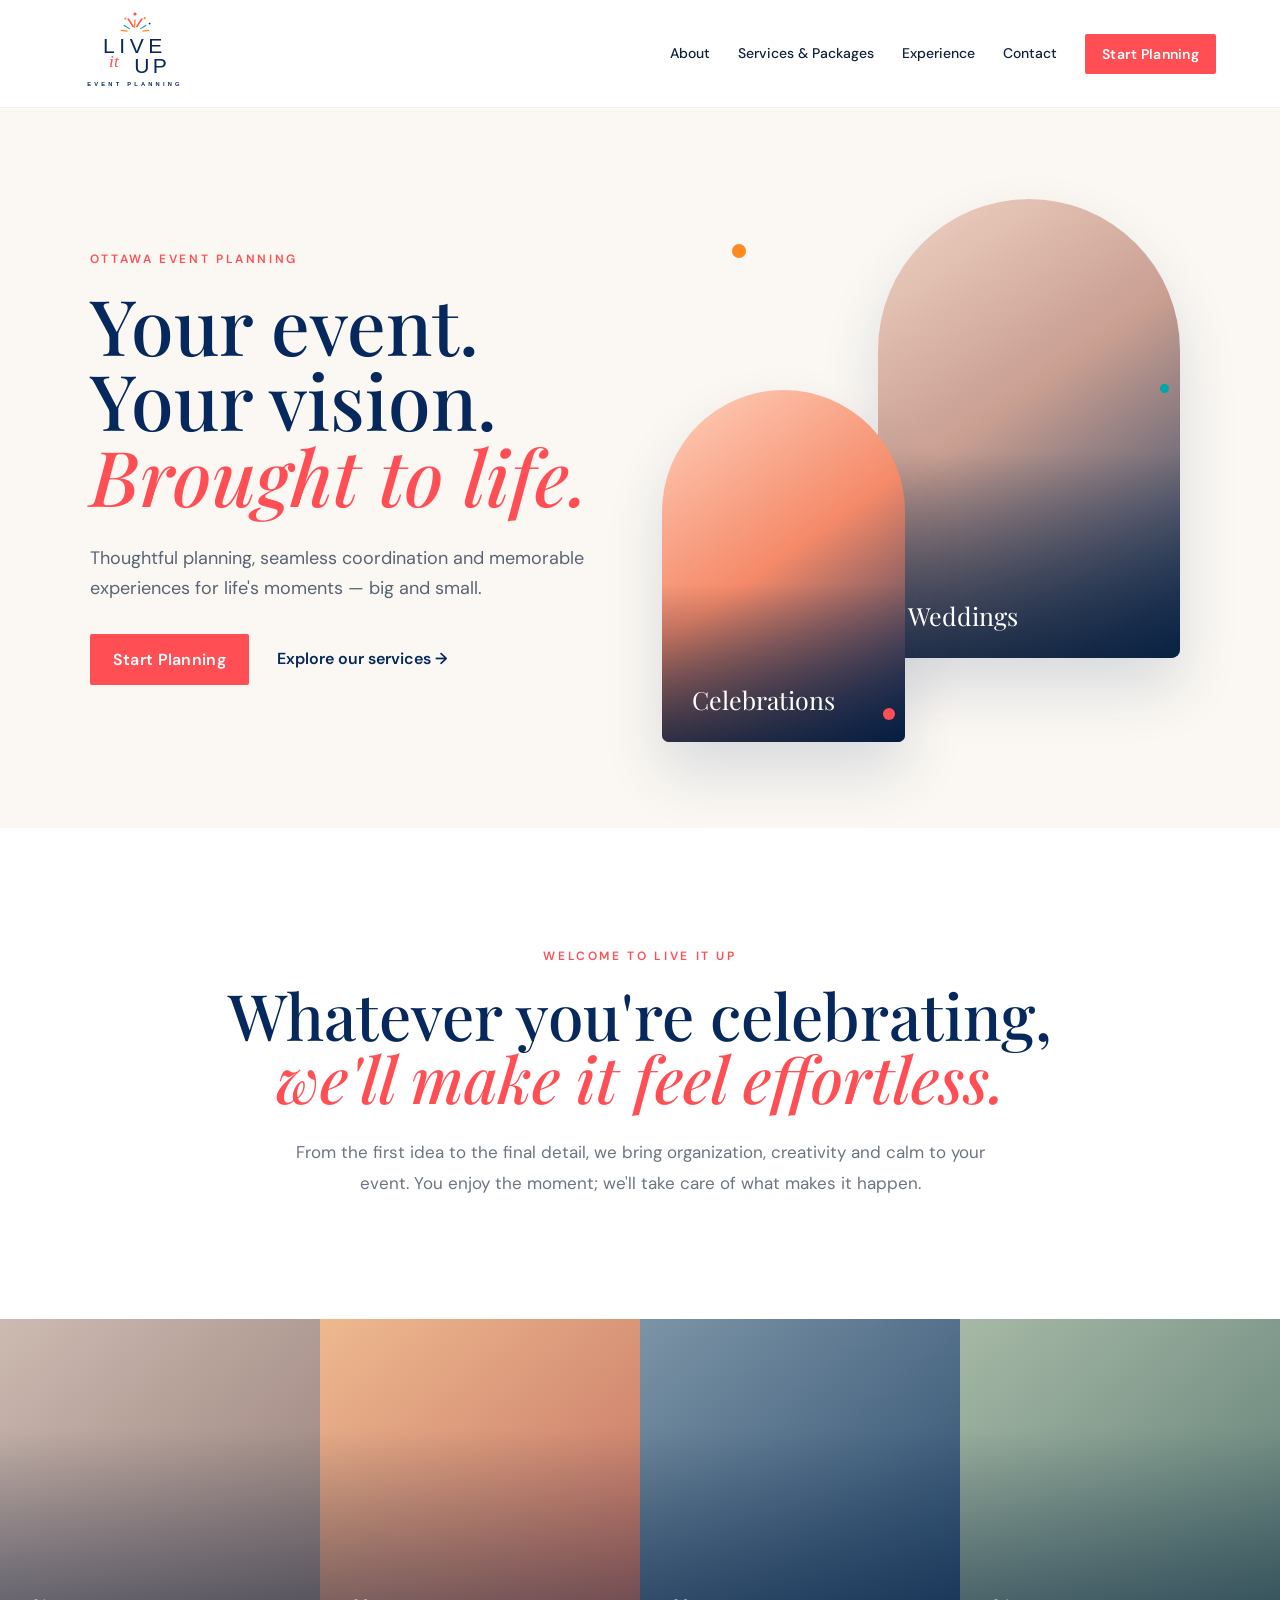
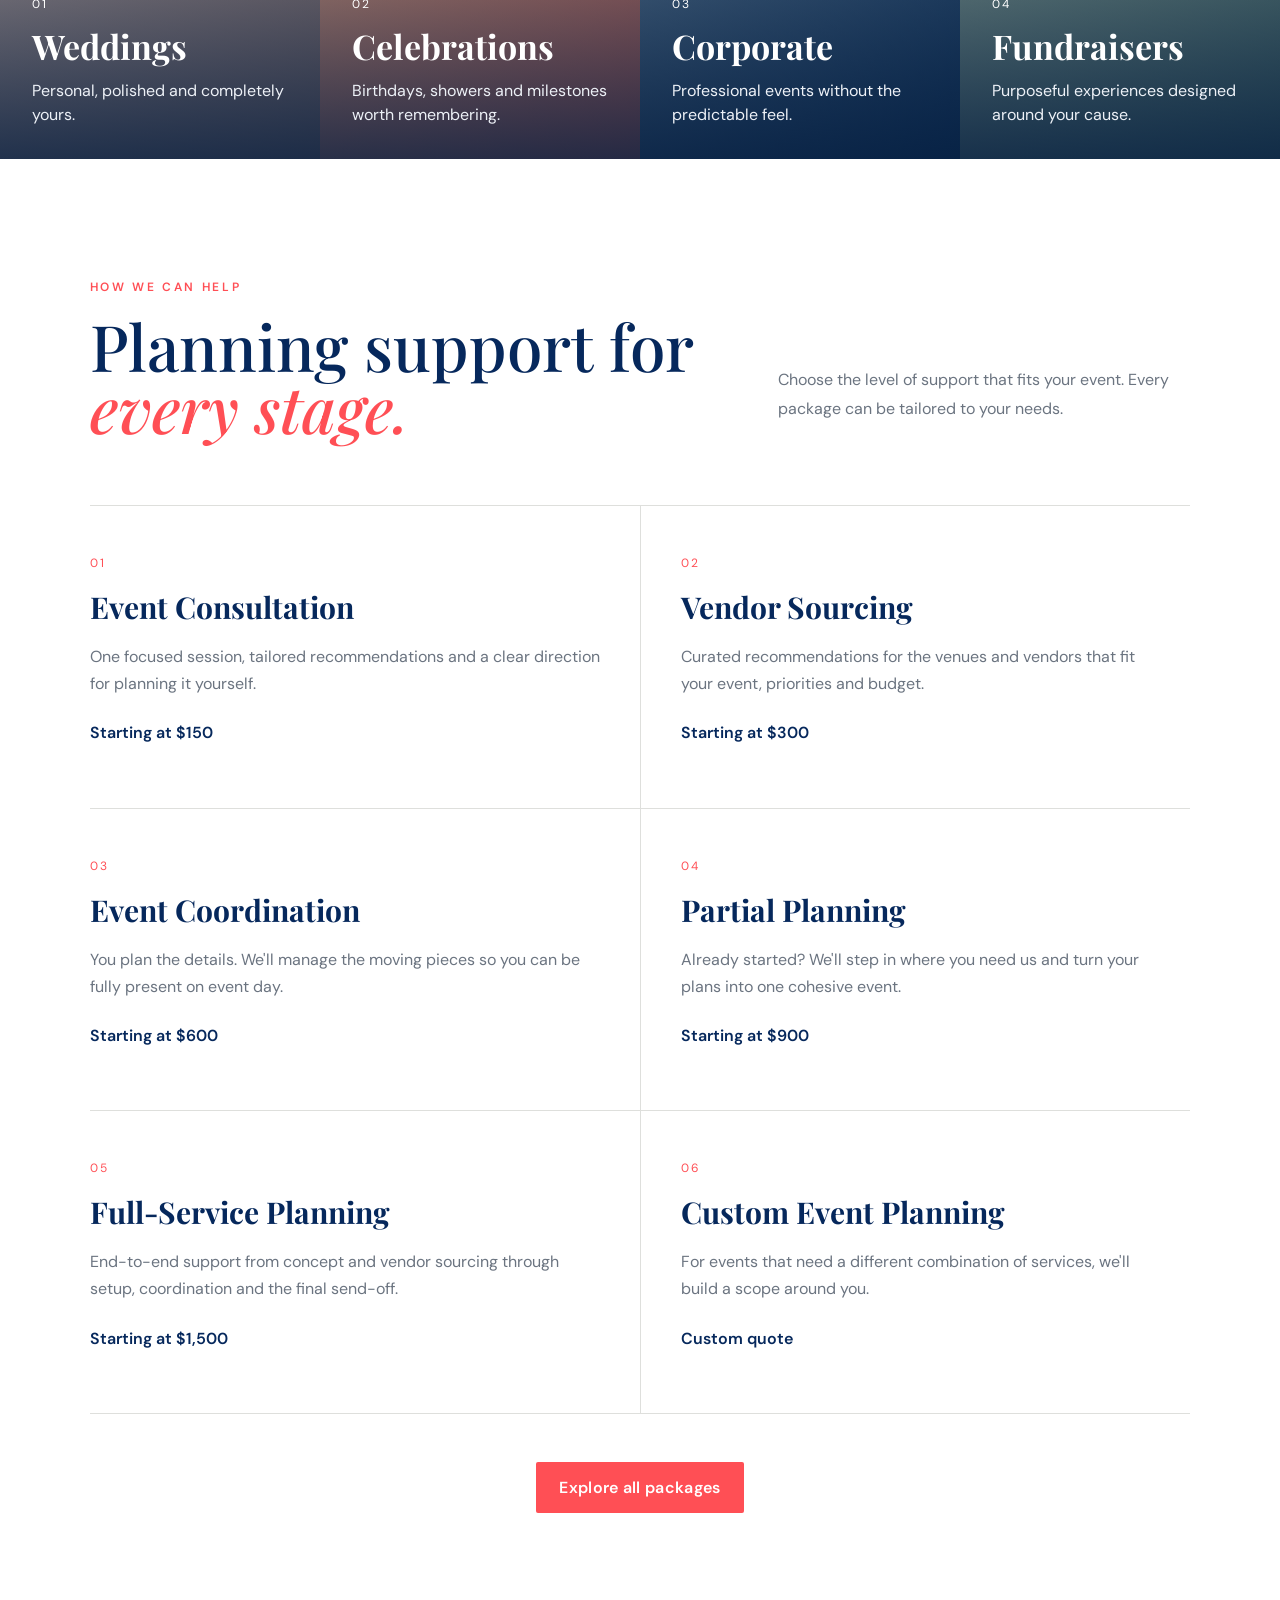
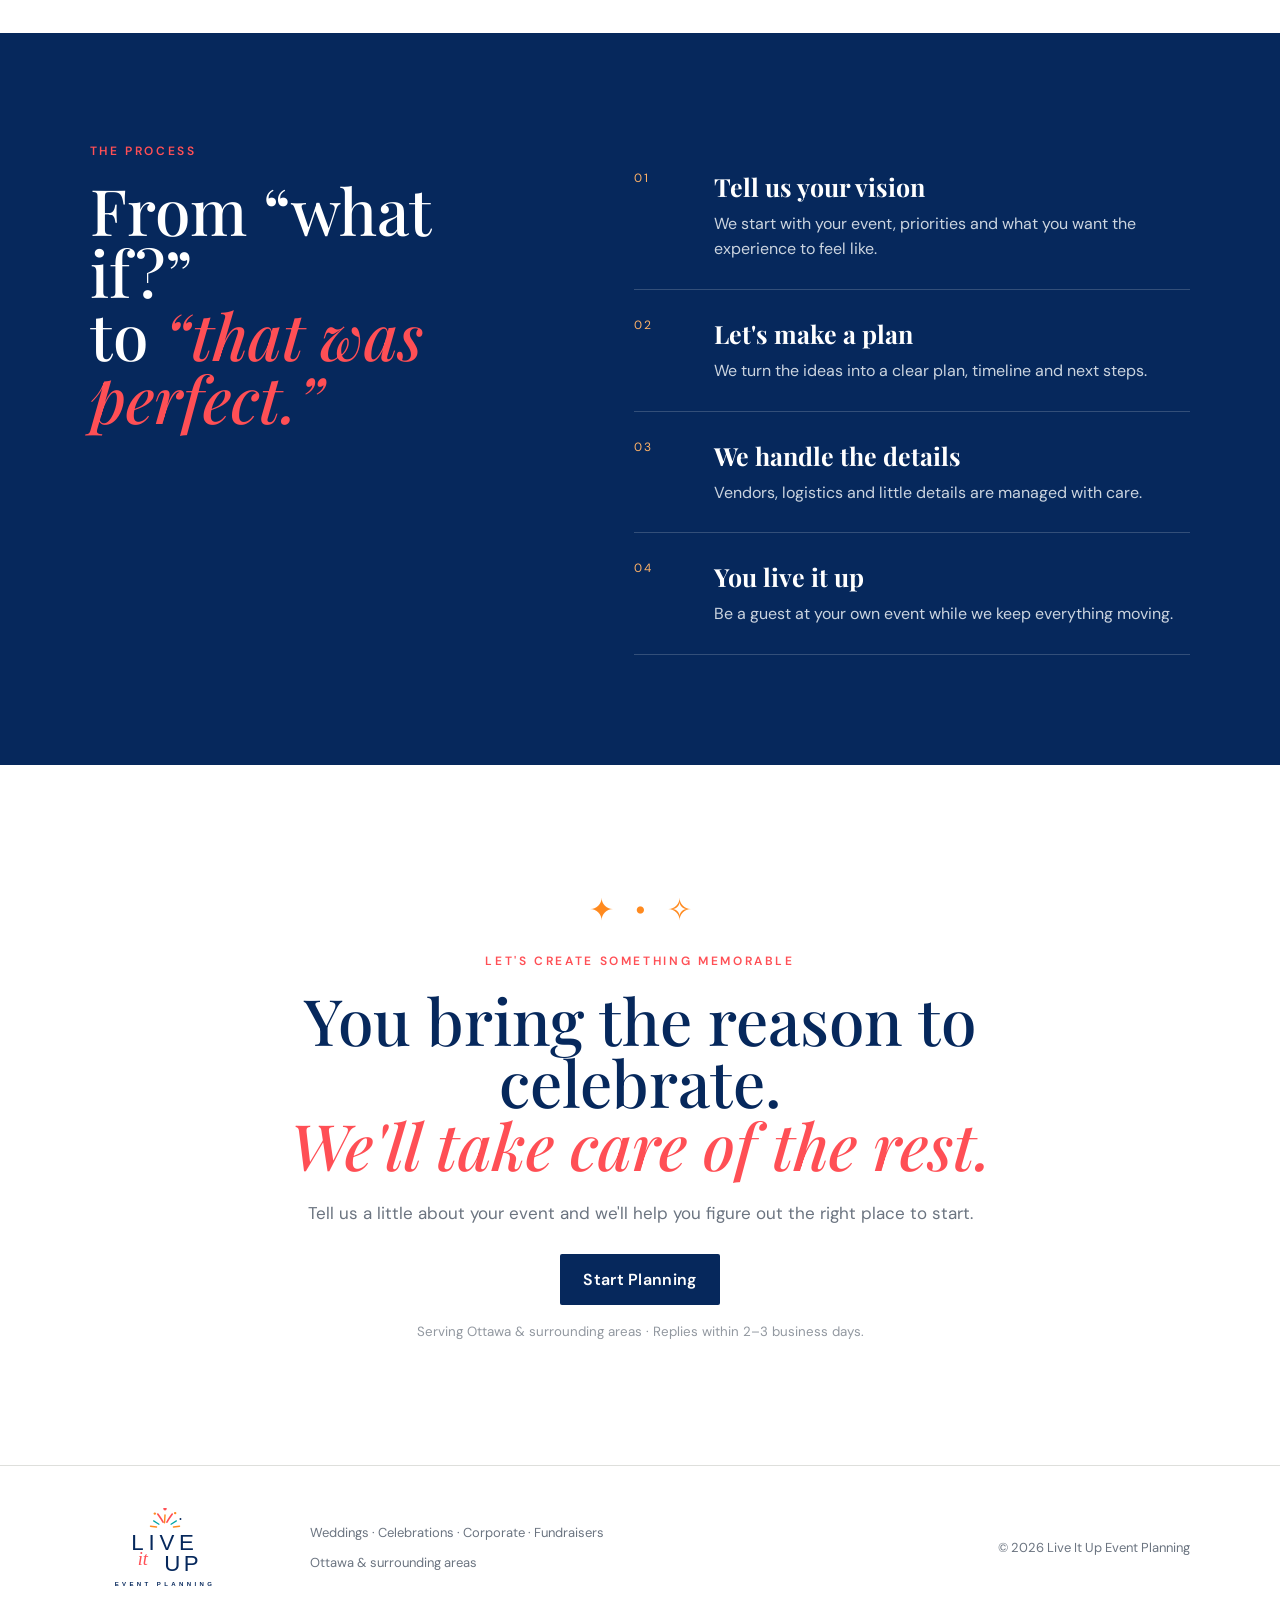
==== commit da643ead: "Fix broken logo asset reference" ====
--- a/index.html
+++ b/index.html
@@ -13,7 +13,7 @@
 <body>
   <header class="site-header">
     <a class="brand" href="#top" aria-label="Live It Up home">
-      <img src="assets/live-it-up-logo.png" alt="Live It Up Event Planning" />
+      <img src="assets/live-it-up-logo.svg" alt="Live It Up Event Planning" />
     </a>
     <button class="menu-toggle" aria-expanded="false" aria-controls="site-nav">Menu</button>
     <nav id="site-nav" class="site-nav" aria-label="Primary navigation">
@@ -84,7 +84,7 @@
   </main>
 
   <footer>
-    <img src="assets/live-it-up-logo.png" alt="Live It Up Event Planning" />
+    <img src="assets/live-it-up-logo.svg" alt="Live It Up Event Planning" />
     <div><p>Weddings · Celebrations · Corporate · Fundraisers</p><p>Ottawa &amp; surrounding areas</p></div>
     <p>© <span id="year"></span> Live It Up Event Planning</p>
   </footer>
--- a/styles.css
+++ b/styles.css
@@ -1,3 +1,18 @@
-:root{--navy:#06285c;--coral:#ed705f;--cream:#fbf6ef;--ink:#172235;--muted:#687180;--line:#e9e2da}*{box-sizing:border-box}html{scroll-behavior:smooth}body{margin:0;color:var(--ink);font-family:"DM Sans",Arial,sans-serif;line-height:1.65;background:#fff}a{color:inherit}.site-header,header{height:94px;padding:16px 6vw;display:flex;align-items:center;justify-content:space-between;background:#fff;border-bottom:1px solid #eee;position:sticky;top:0;z-index:20}.brand{text-decoration:none;color:var(--navy);font-family:"Playfair Display",Georgia,serif;font-size:25px;letter-spacing:.04em}.brand img{display:none}.brand span,.brand:has(img){font-size:0}.brand:has(img)::after{content:"LIVE IT UP";font-size:25px}.brand small,footer small{display:block;font:600 8px/1.4 "DM Sans",sans-serif;letter-spacing:.28em}.site-nav,nav{display:flex;gap:27px;align-items:center}.site-nav a,nav a{text-decoration:none;color:var(--navy);font-size:13px}.menu-toggle{display:none}.button,.btn{display:inline-flex;align-items:center;justify-content:center;background:var(--navy);color:#fff!important;text-decoration:none;border:1px solid var(--navy);padding:14px 23px;font:600 12px "DM Sans",sans-serif;letter-spacing:.03em}.button-small{padding:11px 17px}.text-link{font-size:13px;font-weight:600;color:var(--navy);text-decoration:none;border-bottom:1px solid var(--navy);padding-bottom:3px}.eyebrow{font-size:10px;font-weight:600;letter-spacing:.24em;text-transform:uppercase;color:var(--coral);margin:0 0 18px}h1,h2,h3{font-family:"Playfair Display",Georgia,serif;font-weight:500}em{font-weight:500;color:var(--coral)}.hero{min-height:635px;padding:85px 6vw;display:grid;grid-template-columns:1.05fr .95fr;align-items:center;background:var(--cream);overflow:hidden}.hero-copy h1,.page-hero h1,.about-hero h1{font-size:clamp(58px,6.5vw,94px);line-height:.98;margin:0 0 28px;color:var(--ink)}.lede{font-size:17px;max-width:620px}.actions{display:flex;gap:25px;align-items:center;margin-top:30px}.hero-art{height:500px;position:relative}.photo-card{position:absolute;border-radius:160px 160px 16px 16px;box-shadow:0 20px 50px #09295720;display:flex;align-items:flex-end;padding:24px;color:#fff;font-family:"Playfair Display",serif;font-size:22px;background:linear-gradient(145deg,#e8a796,#ef735f)}.photo-one{width:250px;height:390px;right:17%;top:5%;transform:rotate(4deg)}.photo-two{width:210px;height:310px;left:8%;bottom:0;background:linear-gradient(145deg,#173d6d,#0a295a);transform:rotate(-5deg)}.spark{position:absolute;width:14px;height:14px;border:2px solid var(--coral);transform:rotate(45deg)}.spark-a{right:5%;top:20%}.spark-b{left:14%;top:9%}.spark-c{right:20%;bottom:3%}.intro,.package-intro{padding:110px 7vw;text-align:center}.intro h2,.section-heading h2,.process h2,.cta h2,.package-intro h2{font-size:clamp(38px,4.7vw,65px);line-height:1.05;margin:0 0 25px;color:var(--navy)}.intro>p:last-child,.package-intro>p:last-child{max-width:690px;margin:0 auto}.event-types{display:grid;grid-template-columns:repeat(4,1fr);padding:0}.event-card{min-height:390px;padding:35px;display:flex;align-items:flex-end;color:#fff;background:var(--navy);border-right:1px solid #ffffff2b}.event-card:nth-child(even){background:#e97b69}.event-card h3{font-size:31px;margin:7px 0}.event-card span{font-size:11px;letter-spacing:.15em}.services{padding:110px 7vw}.section-heading{display:grid;grid-template-columns:1.2fr .8fr;gap:80px;align-items:end;margin-bottom:60px}.section-heading>p{max-width:450px}.service-grid{display:grid;grid-template-columns:repeat(3,1fr);border-top:1px solid var(--line);border-left:1px solid var(--line)}.service-grid article{padding:45px;border-right:1px solid var(--line);border-bottom:1px solid var(--line);min-height:285px}.service-grid .number{color:var(--coral);font-size:11px}.service-grid h3{font-size:27px;color:var(--navy)}.price{font-weight:600;color:var(--navy);margin-top:30px}.services-more{text-align:center;margin-top:45px}.process{padding:110px 7vw;background:var(--cream);display:grid;grid-template-columns:.9fr 1.1fr;gap:100px}.process ol{list-style:none;margin:0;padding:0}.process li{display:grid;grid-template-columns:55px 1fr;gap:20px;padding:25px 0;border-bottom:1px solid #dcd3ca}.process li>span{color:var(--coral);font-size:11px}.process h3{margin:0;color:var(--navy);font-size:25px}.process li p{margin:5px 0}.cta{padding:105px 7vw;text-align:center;background:var(--navy);color:#fff}.cta h2{color:#fff}.cta>p:not(.eyebrow){max-width:600px;margin:0 auto 30px}.button-light{background:#fff;color:var(--navy)!important;border-color:#fff}.cta small{display:block;margin-top:25px;opacity:.7}.confetti{font-size:28px;color:var(--coral);margin-bottom:20px}footer{padding:50px 7vw;background:#041d43;color:#fff;display:grid;grid-template-columns:1fr 1fr 1fr;gap:25px;align-items:center;font-size:12px}footer img{display:none}footer:before{content:"LIVE IT UP";font:500 24px "Playfair Display",serif;letter-spacing:.06em}footer p:last-child{text-align:right}.page-hero,.about-hero{padding:110px 7vw;background:var(--cream);min-height:570px;display:grid;grid-template-columns:1.1fr .9fr;align-items:center}.package-list{padding:0}.package-card{display:grid;grid-template-columns:25% 75%;border-top:1px solid var(--line);padding:0 7vw}.package-meta{padding:55px 40px 55px 0}.package-meta span{font-size:12px;color:var(--coral)}.package-body{padding:55px;border-left:1px solid var(--line)}.package-body h2{font-size:45px;margin:0 0 15px;color:var(--navy)}.package-details{display:grid;grid-template-columns:1.4fr .6fr;gap:50px;margin-top:35px}.package-details li{margin:8px 0}.package-price strong{display:block;font:500 45px "Playfair Display",serif;color:var(--navy);margin-bottom:25px}.package-note,.about-story,.about-founder,.about-fit,.values{padding:100px 7vw}.about-story{display:grid;grid-template-columns:1fr 1fr;gap:90px}.about-story h2,.about-founder h2,.about-fit h2,.values h2{font-size:50px;color:var(--navy)}.values{background:var(--cream)}.value-grid{display:grid;grid-template-columns:repeat(4,1fr);gap:1px;background:#ded7cf;margin-top:45px}.value-grid article{background:var(--cream);padding:35px}.about-founder{display:grid;grid-template-columns:.8fr 1.2fr;gap:90px}.founder-photo{min-height:560px;background:var(--cream);display:flex;align-items:center;justify-content:center;text-align:center;color:var(--muted)}.founder-photo small{display:block}.founder-note{font:italic 24px "Playfair Display",serif;color:var(--navy)}.fit-list a{display:flex;justify-content:space-between;text-decoration:none;padding:20px 0;border-bottom:1px solid var(--line);font:500 24px "Playfair Display",serif;color:var(--navy)}@media(max-width:800px){.site-header,header{height:auto;min-height:82px;align-items:flex-start}.menu-toggle{display:block}.site-nav{display:none;position:absolute;top:82px;left:0;right:0;background:#fff;padding:25px 7vw;flex-direction:column;align-items:flex-start}.site-nav.open{display:flex}nav:not(.site-nav){flex-wrap:wrap;gap:10px}.hero,.page-hero,.about-hero,.section-heading,.process,.about-story,.about-founder{grid-template-columns:1fr}.hero{padding:70px 7vw}.hero-art{height:390px}.event-types,.service-grid,.value-grid{grid-template-columns:1fr 1fr}.package-card{grid-template-columns:1fr;padding:0 7vw}.package-meta{padding-bottom:0}.package-body{border-left:0;padding:30px 0 55px}.package-details{grid-template-columns:1fr}footer{grid-template-columns:1fr}footer p:last-child{text-align:left}}@media(max-width:520px){.event-types,.service-grid,.value-grid{grid-template-columns:1fr}.hero-copy h1,.page-hero h1,.about-hero h1{font-size:51px}.photo-one{width:200px;height:310px}.photo-two{width:165px;height:240px}.actions{align-items:flex-start;flex-direction:column}}
-.site-nav .active{color:var(--coral)}.contact-layout{padding:100px 7vw;display:grid;grid-template-columns:1.35fr .65fr;gap:80px}.contact-layout h2,.contact-card h2{font-size:48px;color:var(--navy)}.contact-card{margin:0;background:var(--cream);border:0;padding:45px;align-self:start}.contact-card a{color:var(--navy)}form{max-width:none}.fields{display:grid;grid-template-columns:1fr 1fr;gap:0 22px}label{display:block;font-size:12px;font-weight:600;margin-bottom:22px;color:var(--navy)}label small{font-weight:400;color:var(--muted)}input,select,textarea{display:block;width:100%;padding:14px 12px;margin-top:7px;border:1px solid #d8d8d8;background:#fff;font:inherit;color:var(--ink)}textarea{min-height:170px}.note{font-size:11px;color:var(--muted)}.package-lede{max-width:680px}.package-note{background:var(--cream);text-align:center}.package-note p:last-child{max-width:680px;margin:auto}.founder-role{font-weight:600;color:var(--navy)}.value-grid span{font-size:11px;color:var(--coral)}.value-grid h3{font-size:24px;color:var(--navy)}@media(max-width:800px){.contact-layout{grid-template-columns:1fr}.fields{grid-template-columns:1fr}.contact-card{margin:0}.about-hero .hero-art,.page-hero .hero-art{height:380px}}
-.about-editorial-hero{min-height:650px;padding:90px 7vw;background:var(--cream);display:grid;grid-template-columns:1.15fr .85fr;align-items:center;overflow:hidden}.about-editorial-copy h1{font-size:clamp(56px,6.2vw,90px);line-height:1;letter-spacing:-.025em;margin:0 0 30px}.about-editorial-copy .lede{max-width:650px;margin-bottom:30px}.about-brand-art{height:470px;position:relative;display:flex;align-items:center;justify-content:center}.art-circle{width:340px;height:340px;border-radius:50%;background:var(--navy);display:flex;align-items:center;justify-content:center;text-align:center;box-shadow:22px 22px 0 #efc1b8}.art-circle span{font:500 58px/1 "Playfair Display",serif;color:#fff;letter-spacing:.03em}.art-circle em{color:#f5a191}.art-note{position:absolute;right:0;bottom:20px;background:#fff;padding:18px 24px;font:italic 18px "Playfair Display",serif;color:var(--navy);transform:rotate(-3deg)}.confetti-line{position:absolute;width:65px;height:4px;background:var(--coral)}.confetti-line.one{left:4%;top:18%;transform:rotate(35deg)}.confetti-line.two{right:4%;top:10%;transform:rotate(-40deg)}.confetti-dot{position:absolute;width:18px;height:18px;border-radius:50%;background:#e8a23f;left:12%;bottom:15%}.about-origin{padding:120px 7vw;display:grid;grid-template-columns:.35fr 1.65fr;gap:70px}.origin-label{border-right:1px solid var(--line)}.origin-label span{font:500 90px "Playfair Display",serif;color:#efe9e3}.origin-copy{max-width:820px}.origin-copy h2,.mya-copy h2,.beliefs h2{font-size:clamp(42px,5vw,66px);line-height:1.05;margin:0 0 30px;color:var(--navy)}.origin-copy p{font-size:16px;max-width:700px}.mya-feature{padding:110px 7vw;background:var(--navy);color:#fff;display:grid;grid-template-columns:.8fr 1.2fr;gap:100px;align-items:center}.mya-copy h2{color:#fff}.mya-copy p{max-width:650px}.mya-copy em{color:#f49b8c}.mya-intro{font:500 23px "Playfair Display",serif}.mya-copy blockquote{margin:35px 0 0;padding:25px 0 0;border-top:1px solid #ffffff3b;color:#fff;font:italic 25px/1.45 "Playfair Display",serif}.portrait-placeholder{height:500px;max-width:380px;background:var(--cream);color:var(--navy);border-radius:190px 190px 8px 8px;display:flex;flex-direction:column;align-items:center;justify-content:center;box-shadow:-18px 18px 0 #ef7564}.portrait-monogram{font:500 90px "Playfair Display",serif}.portrait-placeholder span{text-align:center;text-transform:uppercase;font-size:10px;letter-spacing:.22em}.photo-later{font-size:10px;opacity:.55;margin-top:28px}.beliefs{padding:120px 7vw;background:#fff}.beliefs-heading{max-width:700px;margin-bottom:60px}.belief-row{display:grid;grid-template-columns:repeat(3,1fr);border-top:1px solid var(--line);border-bottom:1px solid var(--line)}.belief-row article{padding:45px 40px 45px 0;margin-right:40px;border-right:1px solid var(--line)}.belief-row article:last-child{border:0;margin:0}.belief-row span{color:var(--coral);font-size:11px}.belief-row h3{font-size:27px;color:var(--navy)}.about-events{padding:80px 7vw;background:var(--cream);text-align:center}.event-wordmark{display:flex;justify-content:center;align-items:center;gap:22px;flex-wrap:wrap;font:500 clamp(24px,3vw,42px) "Playfair Display",serif;color:var(--navy)}.event-wordmark i{color:var(--coral)}@media(max-width:800px){.about-editorial-hero,.about-origin,.mya-feature{grid-template-columns:1fr}.about-brand-art{height:400px}.about-origin{gap:30px}.origin-label{border-right:0;border-bottom:1px solid var(--line);padding-bottom:20px}.origin-label span{font-size:60px}.mya-feature{gap:60px}.portrait-placeholder{height:430px;margin:auto}.belief-row{grid-template-columns:1fr}.belief-row article{border-right:0;border-bottom:1px solid var(--line);margin:0;padding:35px 0}.belief-row article:last-child{border-bottom:0}}@media(max-width:520px){.about-editorial-copy h1{font-size:49px}.art-circle{width:270px;height:270px}.art-circle span{font-size:46px}.about-brand-art{height:330px}.portrait-placeholder{height:390px;max-width:300px}}+:root{--navy:#06285c;--coral:#ff4f55;--orange:#ff8a1f;--teal:#00a6a6;--cream:#fbf8f3;--ink:#10213b;--muted:#6b7480;--line:#dedfdc}*{box-sizing:border-box}html{scroll-behavior:smooth}body{margin:0;font-family:'DM Sans',sans-serif;color:var(--ink);background:#fff}a{color:inherit;text-decoration:none}.site-header{height:108px;display:flex;align-items:center;justify-content:space-between;padding:14px clamp(24px,5vw,78px);position:sticky;top:0;background:rgba(255,255,255,.94);backdrop-filter:blur(12px);z-index:20;border-bottom:1px solid rgba(6,40,92,.07)}.brand img{width:142px;height:78px;object-fit:cover;object-position:center}.site-nav{display:flex;gap:28px;align-items:center;font-size:14px;font-weight:500}.site-nav>a:not(.button):after,.text-link:after{content:"";display:block;height:1px;background:var(--coral);transform:scaleX(0);transform-origin:left;transition:.25s}.site-nav>a:hover:after,.text-link:hover:after{transform:scaleX(1)}.menu-toggle{display:none;background:none;border:0;font:inherit;color:var(--navy)}.button{display:inline-block;background:var(--coral);color:#fff;padding:15px 23px;border-radius:2px;font-weight:600;letter-spacing:.02em;transition:.2s}.button:hover{transform:translateY(-2px);box-shadow:0 8px 22px rgba(255,79,85,.22)}.button-small{padding:11px 17px}.hero{min-height:720px;background:var(--cream);display:grid;grid-template-columns:1.02fr .98fr;align-items:center;padding:70px clamp(24px,7vw,110px);overflow:hidden}.eyebrow{text-transform:uppercase;letter-spacing:.22em;font-size:12px;font-weight:600;color:var(--coral);margin:0 0 20px}.hero h1,.intro h2,.section-heading h2,.process h2,.cta h2{font-family:'Playfair Display',serif;color:var(--navy);font-weight:500;line-height:.98;margin:0}.hero h1{font-size:clamp(55px,6vw,92px)}em{font-weight:500;color:var(--coral)}.lede{font-size:18px;line-height:1.7;max-width:570px;color:#586474;margin:30px 0}.actions{display:flex;align-items:center;gap:28px}.text-link{font-weight:600;color:var(--navy)}.hero-art{height:560px;position:relative}.photo-card{position:absolute;border-radius:180px 180px 10px 10px;box-shadow:0 30px 60px rgba(6,40,92,.14);overflow:hidden;background-size:cover;background-position:center}.photo-card:before{content:"";position:absolute;inset:0;background:linear-gradient(180deg,transparent 55%,rgba(4,25,55,.72))}.photo-card span{position:absolute;bottom:26px;left:30px;color:#fff;font-family:'Playfair Display',serif;font-size:25px;z-index:1}.photo-one{width:56%;height:82%;right:2%;top:2%;background:linear-gradient(145deg,#f1d4c6,#c89e91 45%,#17385f)}.photo-two{width:45%;height:63%;left:2%;bottom:1%;background:linear-gradient(145deg,#ffd1bd,#f58a69 48%,#082b5c)}.spark{position:absolute;border-radius:50%}.spark-a{width:14px;height:14px;background:var(--orange);left:15%;top:10%}.spark-b{width:9px;height:9px;background:var(--teal);right:4%;top:35%}.spark-c{width:12px;height:12px;background:var(--coral);left:43%;bottom:5%}.intro{text-align:center;padding:120px 24px;max-width:900px;margin:auto}.intro h2,.section-heading h2,.process h2,.cta h2{font-size:clamp(42px,5vw,67px)}.intro>p:last-child{max-width:690px;margin:28px auto 0;line-height:1.8;color:var(--muted);font-size:17px}.event-types{display:grid;grid-template-columns:repeat(4,1fr);min-height:440px}.event-card{position:relative;padding:32px;display:flex;align-items:flex-end;color:#fff;overflow:hidden}.event-card:before{content:"";position:absolute;inset:0;background:linear-gradient(180deg,transparent 25%,rgba(5,30,64,.82))}.event-card>div{position:relative;z-index:1}.event-card span{font-size:12px;letter-spacing:.2em}.event-card h3{font-family:'Playfair Display',serif;font-size:34px;margin:10px 0}.event-card p{line-height:1.5;margin:0;color:#edf1f7}.wedding{background:linear-gradient(140deg,#cdbab1,#866d68)}.celebration{background:linear-gradient(140deg,#eeb98f,#b85d55)}.corporate{background:linear-gradient(140deg,#7c94a6,#14375e)}.fundraiser{background:linear-gradient(140deg,#a7b9a6,#496b67)}.services{padding:120px clamp(24px,7vw,110px)}.section-heading{display:grid;grid-template-columns:1.2fr .8fr;gap:70px;align-items:end;margin-bottom:65px}.section-heading>p{line-height:1.8;color:var(--muted);max-width:460px}.service-grid{display:grid;grid-template-columns:repeat(2,1fr);border-top:1px solid var(--line)}.service-grid article{padding:45px 40px 45px 0;border-bottom:1px solid var(--line)}.service-grid article:nth-child(even){padding-left:40px;border-left:1px solid var(--line)}.number{color:var(--coral);font-size:12px;letter-spacing:.18em}.service-grid h3,.process h3{font-family:'Playfair Display',serif;color:var(--navy);font-size:30px;margin:15px 0}.service-grid p{color:var(--muted);line-height:1.7;max-width:530px}.service-grid .price{color:var(--navy);font-weight:600;margin-top:22px}.process{background:var(--navy);color:#fff;padding:110px clamp(24px,7vw,110px);display:grid;grid-template-columns:.9fr 1.1fr;gap:90px}.process h2{color:#fff}.process ol{list-style:none;margin:0;padding:0}.process li{display:grid;grid-template-columns:60px 1fr;gap:20px;padding:27px 0;border-bottom:1px solid rgba(255,255,255,.18)}.process li>span{color:#ffb267;font-size:12px;letter-spacing:.16em}.process h3{color:#fff;margin:0 0 8px;font-size:25px}.process li p{margin:0;color:#cbd4df;line-height:1.6}.cta{text-align:center;padding:125px 24px;background:#fff}.cta h2{max-width:900px;margin:auto}.cta>p:not(.eyebrow){color:var(--muted);font-size:17px;margin:25px auto 30px}.confetti{font-size:30px;color:var(--orange);margin-bottom:24px}.cta small{display:block;margin-top:18px;color:#9298a0}.button-light{background:var(--navy)}footer{border-top:1px solid var(--line);padding:42px clamp(24px,7vw,110px);display:grid;grid-template-columns:180px 1fr auto;gap:40px;align-items:center;font-size:13px;color:var(--muted)}footer img{width:150px;height:80px;object-fit:cover}.reveal{animation:rise .8s ease both}@keyframes rise{from{opacity:0;transform:translateY(18px)}to{opacity:1;transform:none}}@media(max-width:900px){.site-header{height:90px}.brand img{width:120px;height:65px}.menu-toggle{display:block}.site-nav{display:none;position:absolute;top:90px;left:0;right:0;background:#fff;padding:25px;flex-direction:column;align-items:flex-start;border-bottom:1px solid var(--line)}.site-nav.open{display:flex}.hero{grid-template-columns:1fr;padding-top:55px}.hero-art{height:430px;margin-top:50px}.event-types{grid-template-columns:1fr 1fr}.event-card{min-height:350px}.section-heading,.process{grid-template-columns:1fr}.service-grid{grid-template-columns:1fr}.service-grid article:nth-child(even){padding-left:0;border-left:0}.process{gap:55px}footer{grid-template-columns:1fr;text-align:center}footer img{margin:auto}}@media(max-width:560px){.hero{min-height:auto}.hero h1{font-size:52px}.actions{align-items:flex-start;flex-direction:column}.hero-art{height:360px}.event-types{grid-template-columns:1fr}.event-card{min-height:320px}.intro,.services,.process,.cta{padding-top:85px;padding-bottom:85px}.service-grid article{padding-right:0}.section-heading{gap:25px}}
+.site-nav .active{color:var(--coral)}.services-more{text-align:center;margin-top:48px}.page-hero{min-height:620px;background:var(--cream);display:grid;grid-template-columns:1.1fr .9fr;align-items:center;padding:80px clamp(24px,7vw,110px);overflow:hidden}.page-hero h1,.package-intro h2,.package-body h2,.package-note h2{font-family:'Playfair Display',serif;color:var(--navy);font-weight:500;line-height:1.02;margin:0}.page-hero h1{font-size:clamp(52px,6vw,86px)}.package-orbit{width:min(410px,80vw);aspect-ratio:1;border:1px solid rgba(6,40,92,.18);border-radius:50%;margin:auto;position:relative;display:grid;place-items:center}.orbit-main{font-family:'Playfair Display',serif;font-size:54px;line-height:.75;color:var(--navy);text-align:center;letter-spacing:-.06em}.orbit-ring{position:absolute;inset:14%;border:1px dashed rgba(6,40,92,.18);border-radius:50%}.orbit-dot{position:absolute;border-radius:50%}.dot-one{width:34px;height:34px;background:var(--coral);top:8%;right:24%}.dot-two{width:22px;height:22px;background:var(--orange);bottom:16%;left:10%}.dot-three{width:18px;height:18px;background:var(--teal);right:5%;bottom:30%}.package-intro{text-align:center;padding:110px 24px;max-width:970px;margin:auto}.package-intro h2,.package-note h2{font-size:clamp(40px,5vw,64px)}.package-intro>p:last-child,.package-note>p:last-child{max-width:690px;margin:28px auto 0;color:var(--muted);line-height:1.8;font-size:17px}.package-list{border-top:1px solid var(--line)}.package-card{display:grid;grid-template-columns:minmax(180px,.28fr) 1fr;padding:80px clamp(24px,7vw,110px);border-bottom:1px solid var(--line);gap:60px}.package-meta{padding-top:5px}.package-meta span{font-family:'Playfair Display',serif;color:var(--coral);font-size:50px}.package-meta p{color:var(--muted);font-size:13px;letter-spacing:.08em;text-transform:uppercase}.package-body h2{font-size:clamp(38px,4.2vw,60px);max-width:850px}.package-lede{max-width:760px;font-size:17px;line-height:1.8;color:var(--muted);margin:25px 0 40px}.package-details{display:grid;grid-template-columns:1fr 260px;gap:70px;align-items:end}.package-details h3{font-family:'Playfair Display',serif;color:var(--navy);font-size:22px;margin:0 0 15px}.package-details ul{list-style:none;padding:0;margin:0;columns:2;column-gap:45px}.package-details li{break-inside:avoid;padding:8px 0 8px 20px;position:relative;color:#586474;line-height:1.5}.package-details li:before{content:'•';position:absolute;left:0;color:var(--coral)}.package-price{border-left:1px solid var(--line);padding-left:35px}.package-price p{margin:0 0 3px;color:var(--muted);font-size:13px;text-transform:uppercase;letter-spacing:.12em}.package-price strong{display:block;font-family:'Playfair Display',serif;color:var(--navy);font-size:52px;font-weight:500;margin-bottom:18px}.package-price .quote{font-size:35px}.package-card.featured{background:var(--cream)}.package-card.full-service{background:var(--navy);color:#fff}.full-service .package-body h2,.full-service .package-details h3,.full-service .package-price strong{color:#fff}.full-service .package-lede,.full-service .package-details li,.full-service .package-price p{color:#cbd4df}.full-service .package-price{border-color:rgba(255,255,255,.22)}.full-service .text-link{color:#fff}.package-card.custom{background:#f7faf9}.package-note{text-align:center;padding:110px 24px;background:var(--cream)}
+@media(max-width:900px){.page-hero{grid-template-columns:1fr;gap:60px}.package-orbit{width:min(340px,75vw)}.package-card{grid-template-columns:1fr;gap:25px}.package-meta{display:flex;gap:20px;align-items:center}.package-meta span{font-size:38px}.package-details{grid-template-columns:1fr;gap:35px}.package-price{border-left:0;border-top:1px solid var(--line);padding:25px 0 0}.full-service .package-price{border-color:rgba(255,255,255,.22)}}@media(max-width:560px){.page-hero{padding-top:60px;padding-bottom:70px}.package-orbit{width:260px}.orbit-main{font-size:42px}.package-intro,.package-note{padding-top:80px;padding-bottom:80px}.package-card{padding-top:65px;padding-bottom:65px}.package-details ul{columns:1}.package-price strong{font-size:46px}}
+
+/* About page */
+.about-hero{min-height:680px;background:var(--cream);display:grid;grid-template-columns:1.05fr .95fr;align-items:center;padding:75px clamp(24px,7vw,110px);overflow:hidden}.about-hero h1,.about-story h2,.values h2,.about-founder h2,.about-fit h2{font-family:'Playfair Display',serif;color:var(--navy);font-weight:500;line-height:1.02;margin:0}.about-hero h1{font-size:clamp(52px,6vw,88px)}.about-hero-art{height:510px;position:relative;display:grid;place-items:center}.about-arch{width:68%;height:86%;border-radius:180px 180px 8px 8px;background:linear-gradient(155deg,#f4c7b4 0%,#ff8a6f 42%,#082b5c 100%);box-shadow:0 30px 60px rgba(6,40,92,.13);display:grid;place-items:center;text-align:center}.about-arch span{font-family:'Playfair Display',serif;font-size:clamp(34px,4vw,54px);line-height:1;color:#fff}.about-tag{position:absolute;left:3%;bottom:9%;background:#fff;padding:24px 28px;font-family:'Playfair Display',serif;color:var(--navy);font-size:24px;line-height:1.1;box-shadow:0 16px 38px rgba(6,40,92,.12)}.about-dot{position:absolute;border-radius:50%}.about-dot.a{width:18px;height:18px;background:var(--orange);top:12%;left:12%}.about-dot.b{width:12px;height:12px;background:var(--teal);right:7%;top:28%}.about-dot.c{width:14px;height:14px;background:var(--coral);right:13%;bottom:10%}.about-story{padding:120px clamp(24px,7vw,110px);display:grid;grid-template-columns:.9fr 1.1fr;gap:90px}.about-story h2,.values h2,.about-founder h2,.about-fit h2{font-size:clamp(40px,5vw,64px)}.story-copy{font-size:17px;line-height:1.85;color:var(--muted);max-width:690px}.story-copy p{margin:0 0 24px}.story-copy em{font-family:'Playfair Display',serif;font-size:20px}.values{background:var(--navy);color:#fff;padding:110px clamp(24px,7vw,110px)}.values h2{color:#fff}.values-head{max-width:720px;margin-bottom:65px}.value-grid{display:grid;grid-template-columns:repeat(2,1fr);border-top:1px solid rgba(255,255,255,.18)}.value-grid article{padding:40px 45px 42px 0;border-bottom:1px solid rgba(255,255,255,.18)}.value-grid article:nth-child(even){padding-left:45px;border-left:1px solid rgba(255,255,255,.18)}.value-grid span{font-size:12px;letter-spacing:.18em;color:#ffb267}.value-grid h3{font-family:'Playfair Display',serif;font-weight:500;font-size:29px;margin:14px 0;color:#fff}.value-grid p{color:#cbd4df;line-height:1.7;margin:0;max-width:520px}.about-founder{padding:120px clamp(24px,7vw,110px);display:grid;grid-template-columns:.9fr 1.1fr;gap:90px;align-items:center}.founder-photo{min-height:570px;background:var(--cream);padding:38px;display:grid;place-items:center}.founder-photo>div{width:100%;height:100%;min-height:494px;border:1px dashed rgba(6,40,92,.25);display:flex;flex-direction:column;align-items:center;justify-content:center;text-align:center;color:var(--navy);gap:10px}.founder-photo span{font-family:'Playfair Display',serif;font-size:34px}.founder-photo small{color:var(--muted);max-width:260px;line-height:1.5}.founder-copy>p:not(.eyebrow){color:var(--muted);line-height:1.8;font-size:17px;max-width:650px}.founder-note{border-left:3px solid var(--coral);padding-left:20px;margin-top:30px}.about-fit{background:var(--cream);padding:110px clamp(24px,7vw,110px);display:grid;grid-template-columns:1fr 1fr;gap:80px;align-items:start}.fit-list{border-top:1px solid var(--line)}.fit-list a{display:flex;justify-content:space-between;align-items:center;padding:24px 5px;border-bottom:1px solid var(--line);font-family:'Playfair Display',serif;color:var(--navy);font-size:25px;transition:.2s}.fit-list a b{font-family:'DM Sans',sans-serif;color:var(--coral);font-weight:400}.fit-list a:hover{padding-left:12px}.fit-list a:hover b{transform:translateX(4px)}
+@media(max-width:900px){.about-hero,.about-story,.about-founder,.about-fit{grid-template-columns:1fr}.about-hero{gap:45px}.about-hero-art{height:430px}.about-story,.about-founder,.about-fit{gap:50px}.value-grid{grid-template-columns:1fr}.value-grid article:nth-child(even){padding-left:0;border-left:0}.founder-photo{min-height:460px}.founder-photo>div{min-height:380px}}
+@media(max-width:560px){.about-hero{padding-top:60px;padding-bottom:70px}.about-hero-art{height:350px}.about-arch{width:78%}.about-tag{padding:18px 20px;font-size:20px}.about-story,.values,.about-founder,.about-fit{padding-top:80px;padding-bottom:80px}.value-grid article{padding-right:0}.founder-photo{min-height:360px;padding:22px}.founder-photo>div{min-height:310px}}
+
+/* Contact page */
+.contact-hero{min-height:650px;background:var(--cream);display:grid;grid-template-columns:1.05fr .95fr;align-items:center;padding:75px clamp(24px,7vw,110px);overflow:hidden}.contact-hero h1,.contact-info h2,.contact-next h2,.contact-faq h2{font-family:'Playfair Display',serif;color:var(--navy);font-weight:500;line-height:1.02;margin:0}.contact-hero h1{font-size:clamp(52px,6vw,88px)}.contact-hero-art{height:480px;display:grid;place-items:center;position:relative}.contact-orbit{width:min(390px,80vw);aspect-ratio:1;border:1px solid rgba(6,40,92,.18);border-radius:50%;display:flex;flex-direction:column;align-items:center;justify-content:center;text-align:center;position:relative}.contact-orbit:after{content:'';position:absolute;inset:14%;border:1px dashed rgba(6,40,92,.18);border-radius:50%}.contact-orbit span{font-size:12px;text-transform:uppercase;letter-spacing:.18em;color:var(--coral);z-index:1}.contact-orbit b{font-weight:400;color:var(--orange);font-size:30px;margin:8px;z-index:1}.contact-orbit strong{font-family:'Playfair Display',serif;color:var(--navy);font-size:42px;font-weight:500;line-height:1;z-index:1}.contact-spark{position:absolute;border-radius:50%}.contact-spark.s1{width:30px;height:30px;background:var(--coral);top:10%;right:18%}.contact-spark.s2{width:18px;height:18px;background:var(--orange);bottom:14%;left:12%}.contact-spark.s3{width:14px;height:14px;background:var(--teal);right:5%;bottom:30%}.contact-main{padding:120px clamp(24px,7vw,110px);display:grid;grid-template-columns:.78fr 1.22fr;gap:90px;align-items:start}.contact-info{position:sticky;top:145px}.contact-info h2,.contact-faq h2{font-size:clamp(40px,5vw,64px)}.contact-info>p:not(.eyebrow){color:var(--muted);font-size:17px;line-height:1.8;max-width:480px}.contact-facts{margin-top:48px;border-top:1px solid var(--line)}.contact-facts>div{display:grid;grid-template-columns:40px 1fr;gap:18px;padding:20px 0;border-bottom:1px solid var(--line)}.contact-facts span{color:var(--coral);font-size:12px;letter-spacing:.12em;padding-top:4px}.contact-facts small{display:block;color:var(--muted);text-transform:uppercase;letter-spacing:.12em;font-size:10px;margin-bottom:5px}.contact-facts p,.contact-facts a{margin:0;color:var(--navy);font-size:14px;line-height:1.5;overflow-wrap:anywhere}.inquiry-form{background:var(--cream);padding:52px}.form-row{display:grid;grid-template-columns:1fr 1fr;gap:24px}.inquiry-form label{display:block;color:var(--navy);font-size:13px;font-weight:600;margin-bottom:25px}.inquiry-form label small{font-weight:400;color:var(--muted);margin-left:5px}.inquiry-form input,.inquiry-form select,.inquiry-form textarea{width:100%;margin-top:9px;border:1px solid #d6d9dc;background:#fff;color:var(--ink);font:inherit;font-size:14px;padding:15px 16px;border-radius:0;outline:none;transition:border-color .2s,box-shadow .2s}.inquiry-form input:focus,.inquiry-form select:focus,.inquiry-form textarea:focus{border-color:var(--navy);box-shadow:0 0 0 2px rgba(6,40,92,.06)}.inquiry-form textarea{resize:vertical;min-height:150px}.form-submit{display:flex;gap:24px;align-items:center;margin-top:8px}.form-submit p{font-size:11px;line-height:1.5;color:var(--muted);margin:0;max-width:380px}.form-status{display:none;text-align:center;padding:55px 30px}.form-status.show{display:block}.form-status span{color:var(--coral);font-size:28px}.form-status h3{font-family:'Playfair Display',serif;color:var(--navy);font-size:34px;font-weight:500;margin:14px 0}.form-status p{color:var(--muted);line-height:1.7;max-width:520px;margin:auto}.inquiry-form.submitted>label,.inquiry-form.submitted>.form-row,.inquiry-form.submitted>.form-submit{display:none}.contact-next{background:var(--navy);color:#fff;padding:105px clamp(24px,7vw,110px)}.contact-next>.eyebrow{color:#ffb267}.next-grid{display:grid;grid-template-columns:repeat(3,1fr);margin-top:40px;border-top:1px solid rgba(255,255,255,.18)}.next-grid article{padding:38px 42px 10px 0}.next-grid article+article{border-left:1px solid rgba(255,255,255,.18);padding-left:42px}.next-grid span{font-size:12px;letter-spacing:.16em;color:#ffb267}.next-grid h3{font-family:'Playfair Display',serif;font-size:28px;font-weight:500;margin:13px 0;color:#fff}.next-grid p{color:#cbd4df;line-height:1.7}.contact-faq{padding:115px clamp(24px,7vw,110px);display:grid;grid-template-columns:.7fr 1.3fr;gap:90px}.faq-list{border-top:1px solid var(--line)}.faq-list details{border-bottom:1px solid var(--line)}.faq-list summary{list-style:none;cursor:pointer;display:flex;justify-content:space-between;gap:20px;padding:25px 0;color:var(--navy);font-family:'Playfair Display',serif;font-size:22px}.faq-list summary::-webkit-details-marker{display:none}.faq-list summary span{font-family:'DM Sans',sans-serif;color:var(--coral);font-weight:400}.faq-list details[open] summary span{transform:rotate(45deg)}.faq-list details p{color:var(--muted);line-height:1.75;margin:0;padding:0 45px 26px 0}.faq-list summary span{transition:transform .2s}
+@media(max-width:900px){.contact-hero,.contact-main,.contact-faq{grid-template-columns:1fr}.contact-hero{gap:35px}.contact-hero-art{height:390px}.contact-main,.contact-faq{gap:55px}.contact-info{position:static}.next-grid{grid-template-columns:1fr}.next-grid article+article{border-left:0;border-top:1px solid rgba(255,255,255,.18);padding-left:0}.inquiry-form{padding:40px}}
+@media(max-width:560px){.contact-hero{padding-top:60px;padding-bottom:65px}.contact-hero-art{height:320px}.contact-orbit{width:260px}.contact-orbit strong{font-size:33px}.contact-main,.contact-next,.contact-faq{padding-top:80px;padding-bottom:80px}.form-row{grid-template-columns:1fr;gap:0}.inquiry-form{padding:28px 22px}.form-submit{align-items:flex-start;flex-direction:column}.next-grid article{padding-right:0}}
+
+/* Experience page */
+.experience-hero{min-height:650px;background:var(--cream);padding:80px clamp(24px,7vw,110px);display:grid;grid-template-columns:1.05fr .95fr;align-items:center;gap:70px}.experience-hero h1,.case-study h2,.case-scope h2,.experience-lessons h2,.growing-portfolio h2{font-family:'Playfair Display',serif;color:var(--navy);font-weight:500;line-height:1.02;margin:0}.experience-hero h1{font-size:clamp(52px,6vw,88px)}.experience-mark{min-height:430px;border:1px solid rgba(6,40,92,.16);border-radius:50% 50% 8px 8px;display:flex;align-items:center;justify-content:center;flex-direction:column;gap:18px;color:var(--navy);position:relative;background:linear-gradient(160deg,rgba(255,255,255,.75),rgba(244,199,180,.35))}.experience-mark:after{content:'';position:absolute;inset:12%;border:1px dashed rgba(6,40,92,.18);border-radius:50%}.experience-mark span{font-size:12px;letter-spacing:.24em;z-index:1}.experience-mark b{font-size:25px;color:var(--coral);font-weight:400;z-index:1}.case-study{padding:120px clamp(24px,7vw,110px);display:grid;grid-template-columns:1.1fr .9fr;gap:90px;align-items:end}.case-study h2,.case-scope h2,.experience-lessons h2,.growing-portfolio h2{font-size:clamp(40px,5vw,64px)}.case-intro>p:last-child{color:var(--muted);line-height:1.75;max-width:620px;margin-top:28px}.case-stats{border-top:1px solid var(--line)}.case-stats div{padding:23px 0;border-bottom:1px solid var(--line);display:flex;align-items:baseline;justify-content:space-between;gap:20px}.case-stats strong{font-family:'Playfair Display',serif;font-size:32px;color:var(--navy);font-weight:500}.case-stats span{color:var(--muted);font-size:12px;text-transform:uppercase;letter-spacing:.12em}.case-scope{background:var(--navy);color:#fff;padding:110px clamp(24px,7vw,110px)}.case-scope h2{color:#fff}.scope-grid{display:grid;grid-template-columns:repeat(3,1fr);margin-top:60px;border-top:1px solid rgba(255,255,255,.18)}.scope-grid article{padding:36px 38px 40px 0;border-bottom:1px solid rgba(255,255,255,.18)}.scope-grid article:not(:nth-child(3n+1)){padding-left:38px;border-left:1px solid rgba(255,255,255,.18)}.scope-grid span{color:#ffb267;font-size:12px;letter-spacing:.16em}.scope-grid h3{font-family:'Playfair Display',serif;color:#fff;font-weight:500;font-size:26px;margin:14px 0}.scope-grid p{color:#cbd4df;line-height:1.7;margin:0}.experience-lessons{padding:120px clamp(24px,7vw,110px);display:grid;grid-template-columns:.9fr 1.1fr;gap:90px}.experience-lessons>div:last-child{color:var(--muted);font-size:17px;line-height:1.85;max-width:700px}.growing-portfolio{background:var(--cream);padding:110px clamp(24px,7vw,110px);text-align:center}.growing-portfolio p:not(.eyebrow){max-width:700px;margin:26px auto 34px;color:var(--muted);line-height:1.8}.founder-role{font-size:13px!important;text-transform:uppercase;letter-spacing:.13em;color:var(--coral)!important;font-weight:600}.founder-copy em{font-family:'Playfair Display',serif;color:var(--navy)}
+@media(max-width:900px){.experience-hero,.case-study,.experience-lessons{grid-template-columns:1fr}.experience-hero,.case-study,.experience-lessons{gap:50px}.experience-mark{min-height:360px}.scope-grid{grid-template-columns:1fr 1fr}.scope-grid article:not(:nth-child(3n+1)){padding-left:0;border-left:0}.scope-grid article:nth-child(even){padding-left:32px;border-left:1px solid rgba(255,255,255,.18)}}
+@media(max-width:560px){.experience-hero,.case-study,.case-scope,.experience-lessons,.growing-portfolio{padding-top:80px;padding-bottom:80px}.experience-mark{min-height:300px}.scope-grid{grid-template-columns:1fr}.scope-grid article,.scope-grid article:nth-child(even){padding-left:0;border-left:0}}
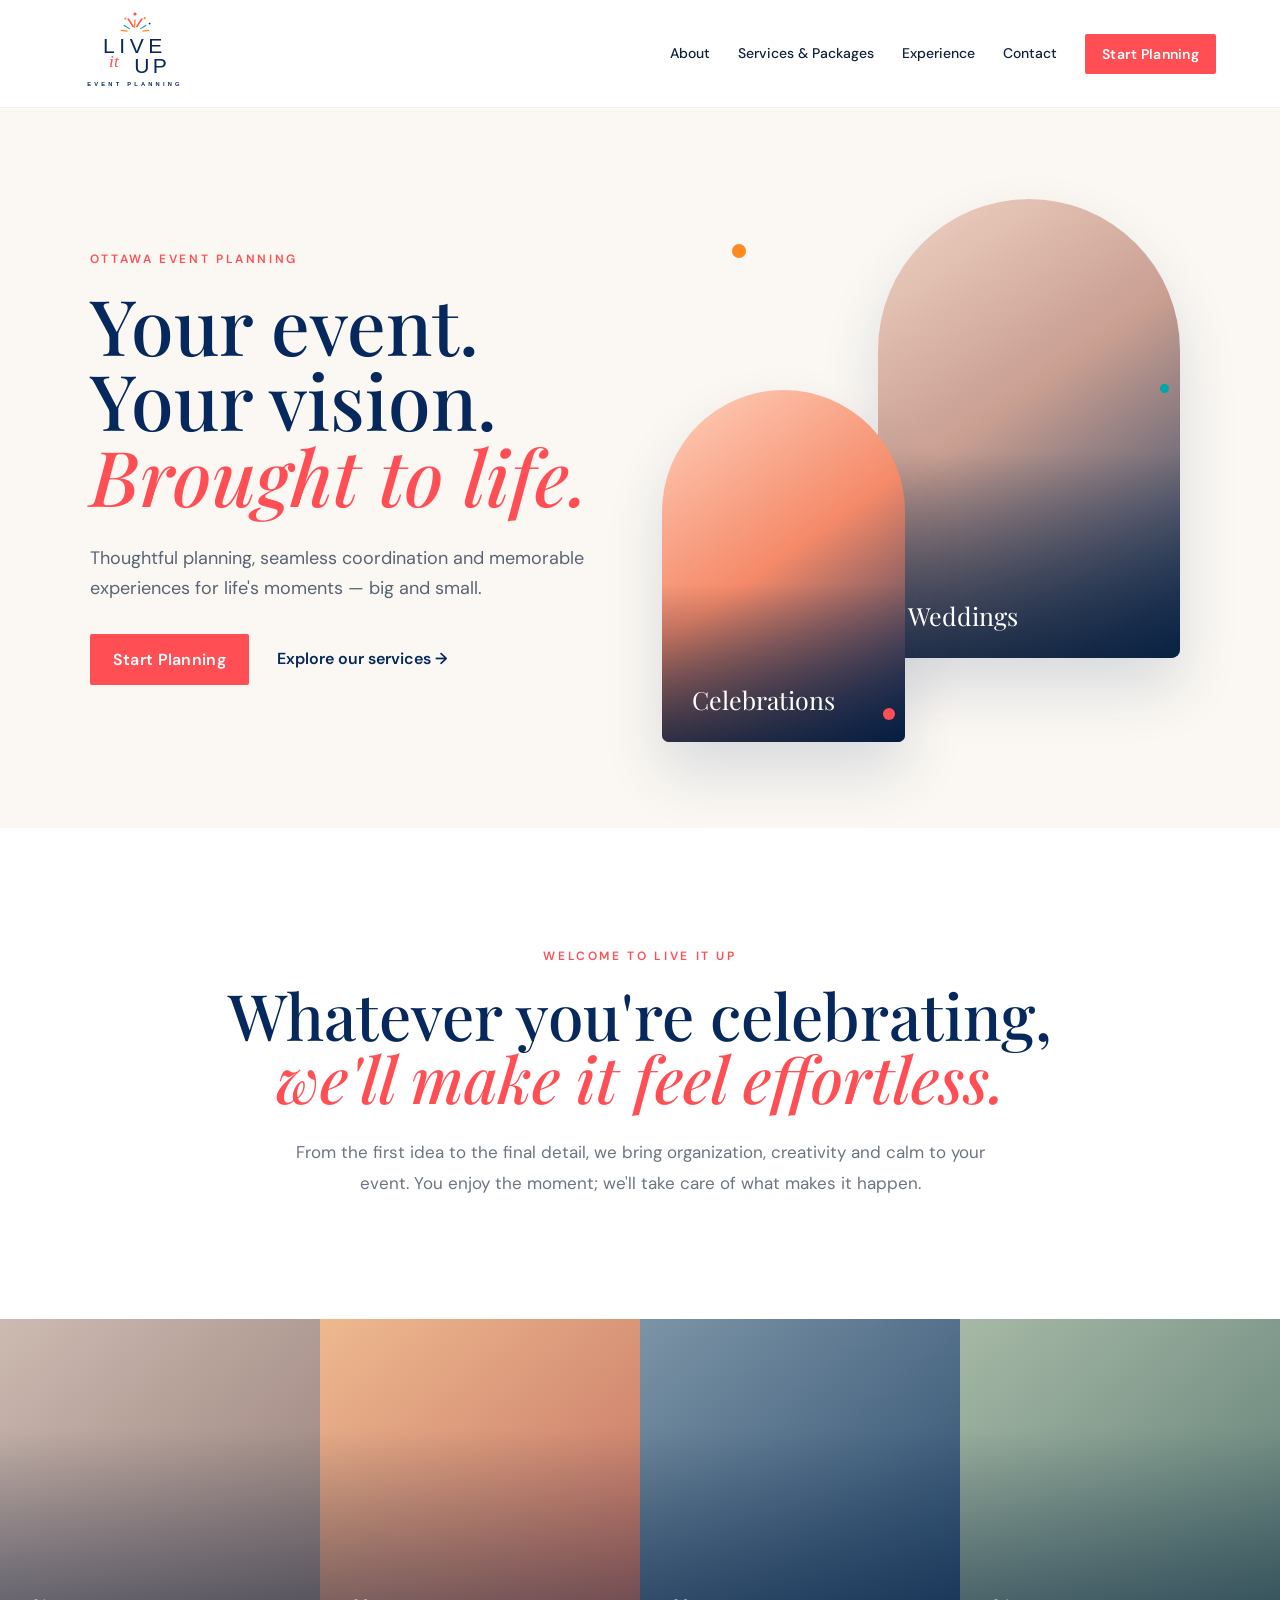
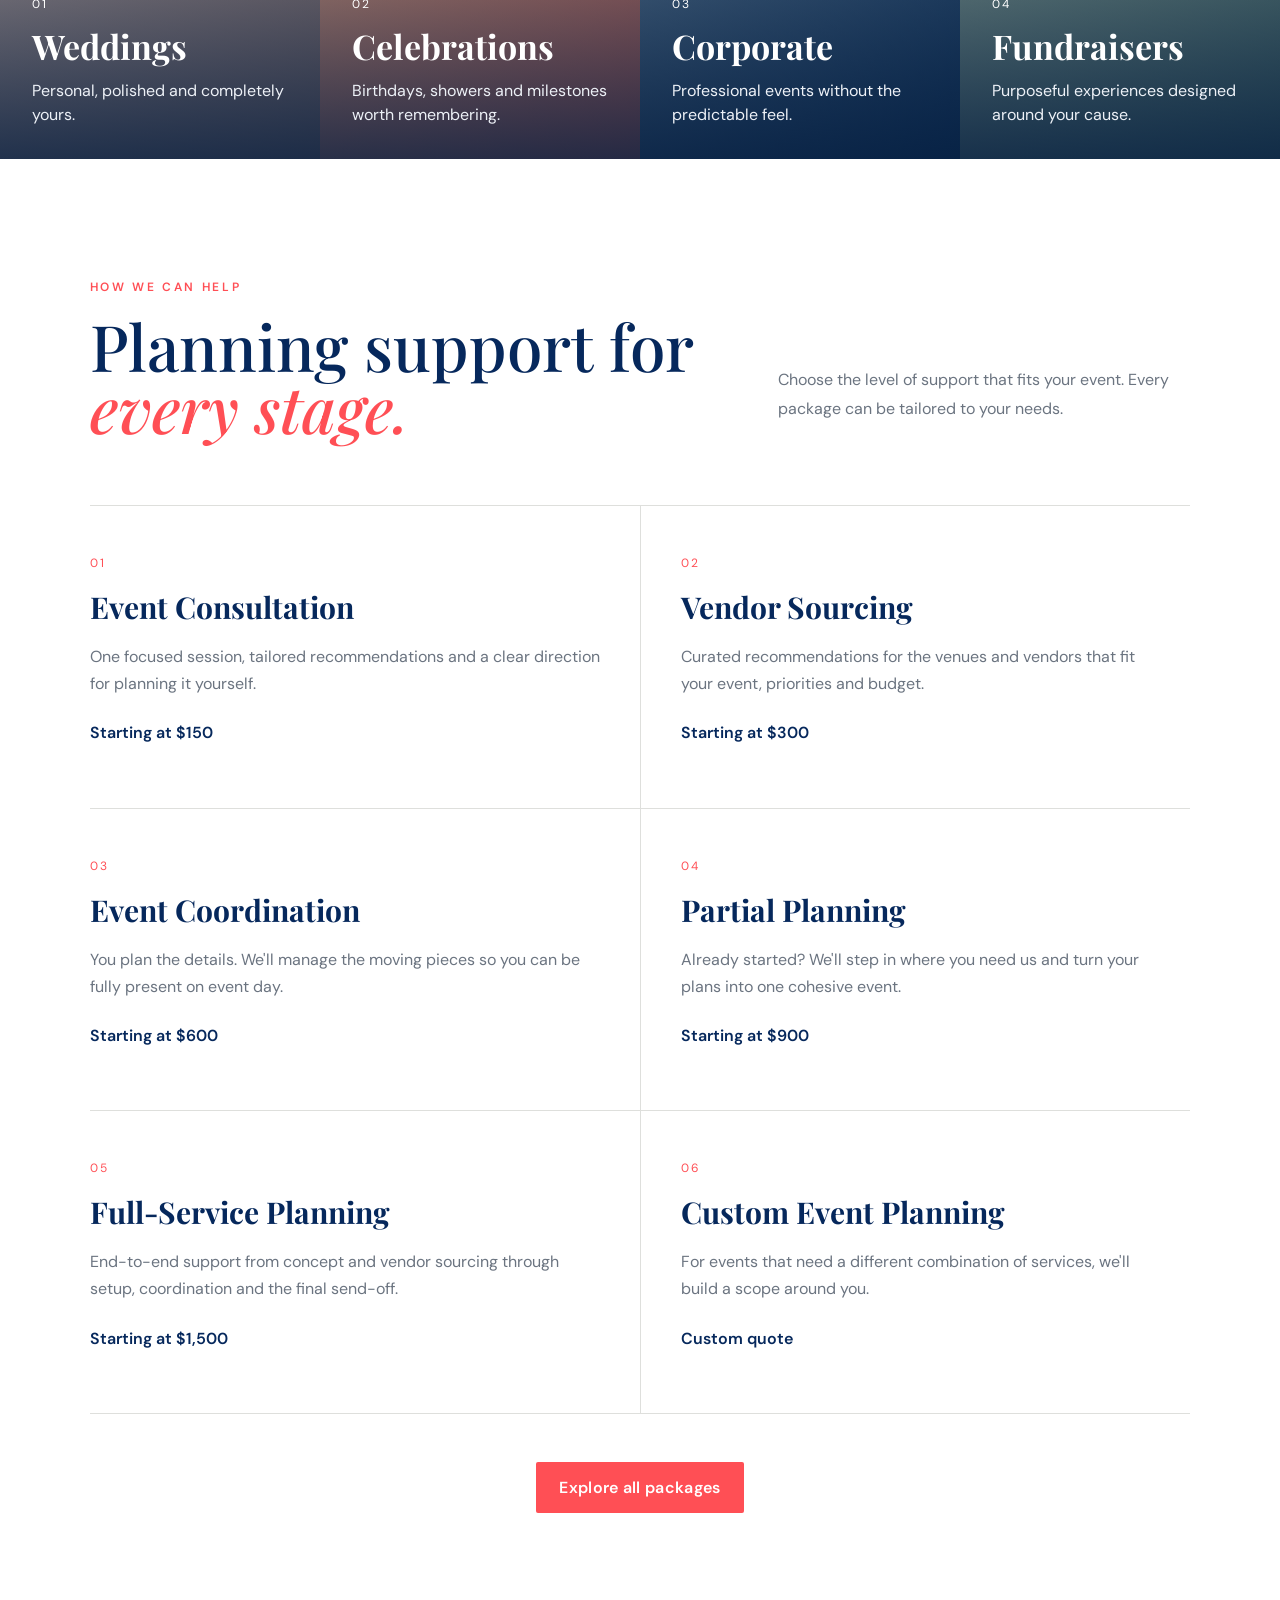
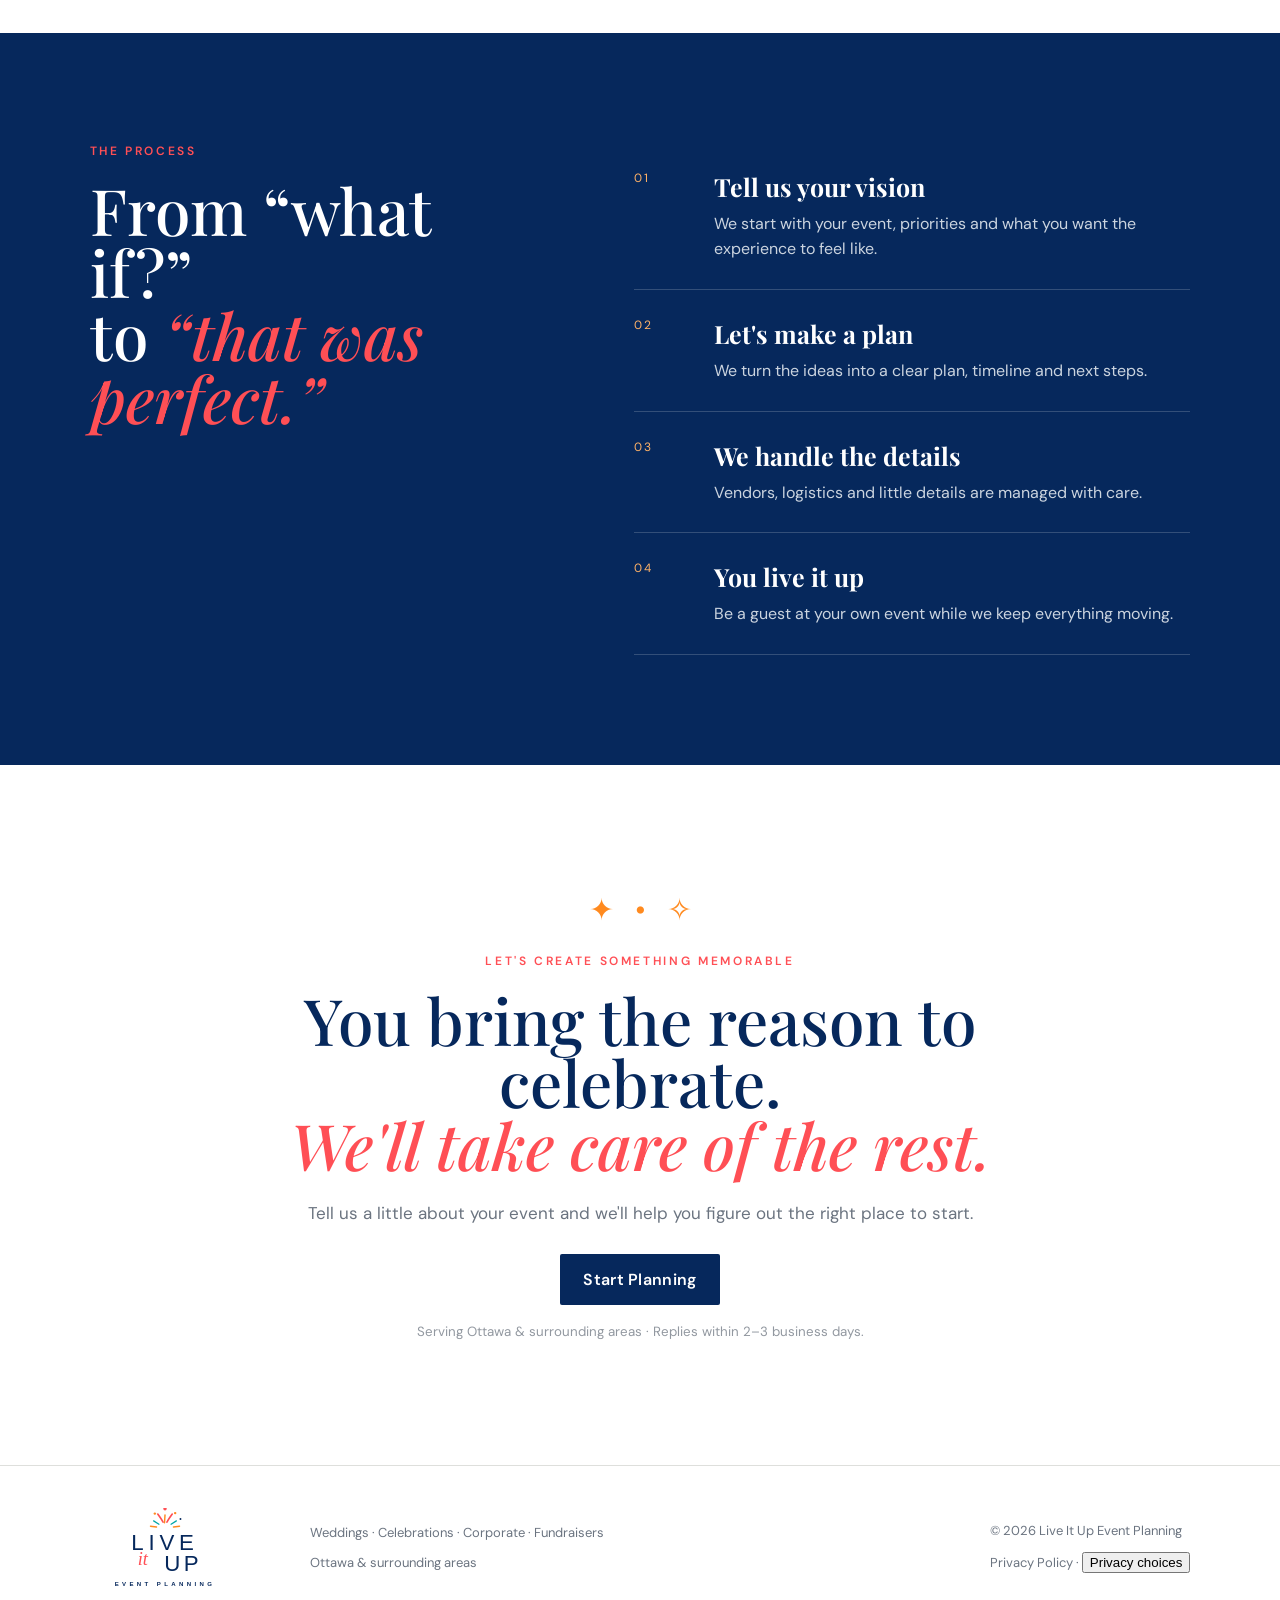
==== commit bc4f8efc: "Add privacy controls and consent-aware analytics" ====
--- a/index.html
+++ b/index.html
@@ -3,8 +3,18 @@
 <head>
   <meta charset="utf-8" />
   <meta name="viewport" content="width=device-width, initial-scale=1" />
-  <meta name="description" content="Live It Up Event Planning creates thoughtfully planned weddings, celebrations, corporate events and fundraisers." />
-  <title>Live It Up Event Planning</title>
+  <meta name="description" content="Thoughtful event planning, coordination and vendor support for weddings, celebrations, corporate events and fundraisers in Ottawa and surrounding areas.">
+  <title>Live It Up Event Planning | Ottawa Event Planner</title>
+<link rel="canonical" href="https://liveitupeventplanning.com/">
+<link rel="icon" type="image/svg+xml" href="assets/live-it-up-logo.svg">
+<meta property="og:type" content="website">
+<meta property="og:site_name" content="Live It Up Event Planning">
+<meta property="og:title" content="Live It Up Event Planning | Ottawa Event Planner">
+<meta property="og:description" content="Thoughtful event planning, coordination and vendor support for weddings, celebrations, corporate events and fundraisers in Ottawa and surrounding areas.">
+<meta property="og:url" content="https://liveitupeventplanning.com/">
+<meta name="twitter:card" content="summary">
+<meta name="twitter:title" content="Live It Up Event Planning | Ottawa Event Planner">
+<meta name="twitter:description" content="Thoughtful event planning, coordination and vendor support for weddings, celebrations, corporate events and fundraisers in Ottawa and surrounding areas.">
   <link rel="preconnect" href="https://fonts.googleapis.com">
   <link rel="preconnect" href="https://fonts.gstatic.com" crossorigin>
   <link href="https://fonts.googleapis.com/css2?family=DM+Sans:wght@400;500;600&family=Playfair+Display:ital,wght@0,500;1,500&display=swap" rel="stylesheet">
@@ -86,7 +96,7 @@
   <footer>
     <img src="assets/live-it-up-logo.svg" alt="Live It Up Event Planning" />
     <div><p>Weddings · Celebrations · Corporate · Fundraisers</p><p>Ottawa &amp; surrounding areas</p></div>
-    <p>© <span id="year"></span> Live It Up Event Planning</p>
+    <div class="footer-legal"><p>© <span id="year"></span> Live It Up Event Planning</p><p><a href="privacy.html">Privacy Policy</a><span aria-hidden="true"> · </span><button type="button" class="privacy-settings-link" data-open-privacy>Privacy choices</button></p></div>
   </footer>
   <script src="script.js"></script>
 </body>
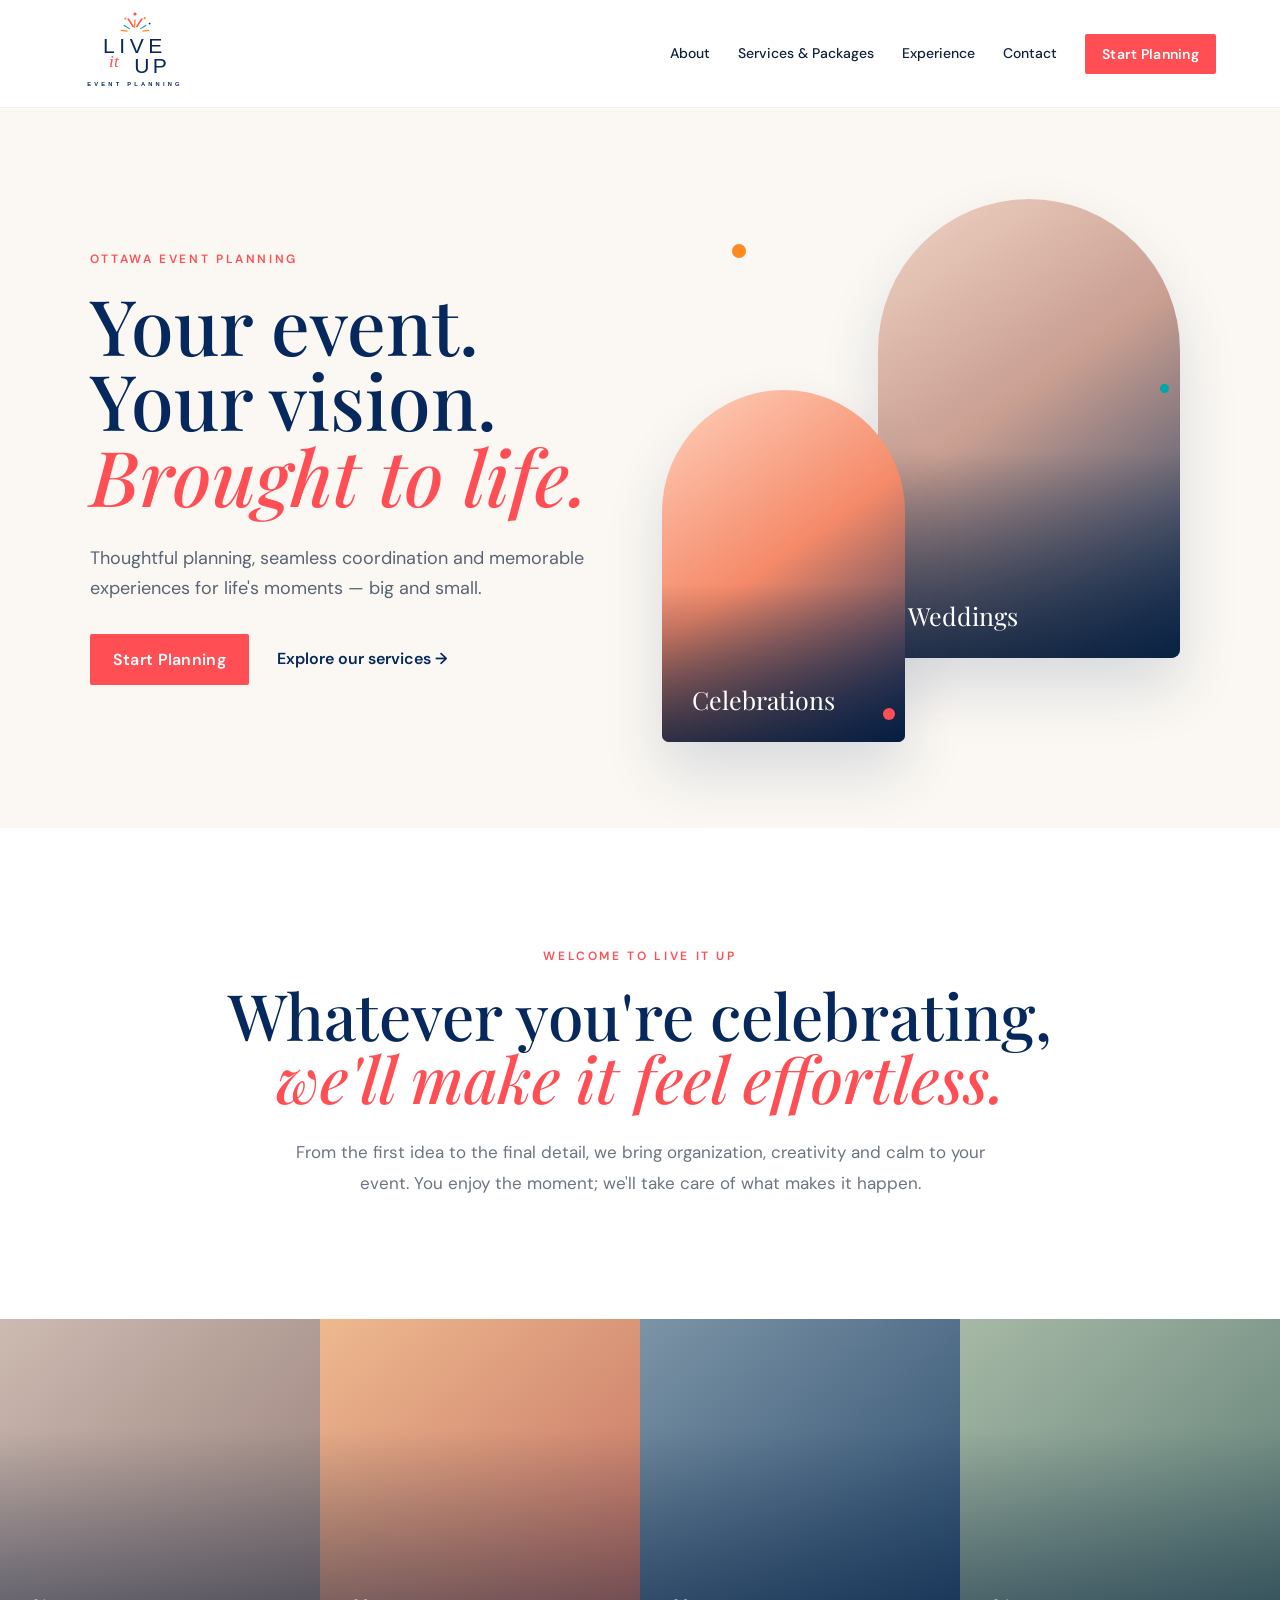
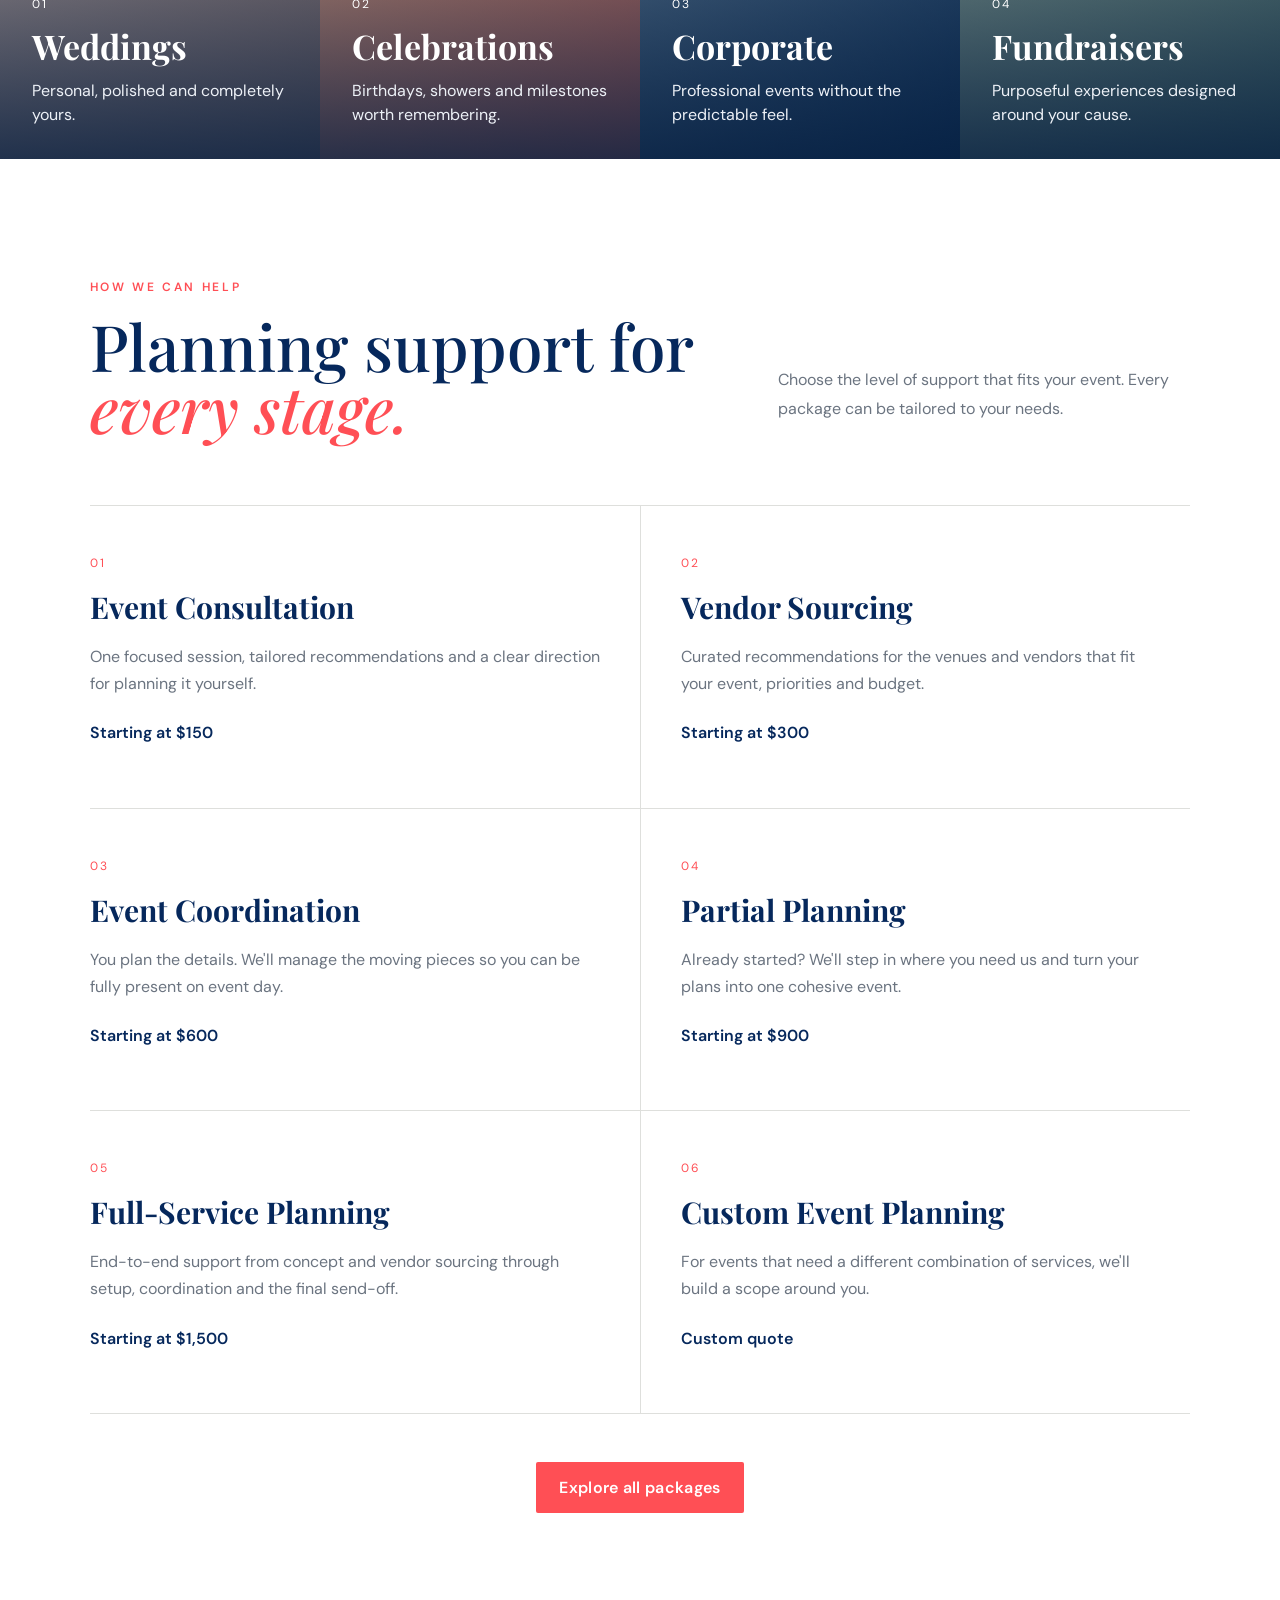
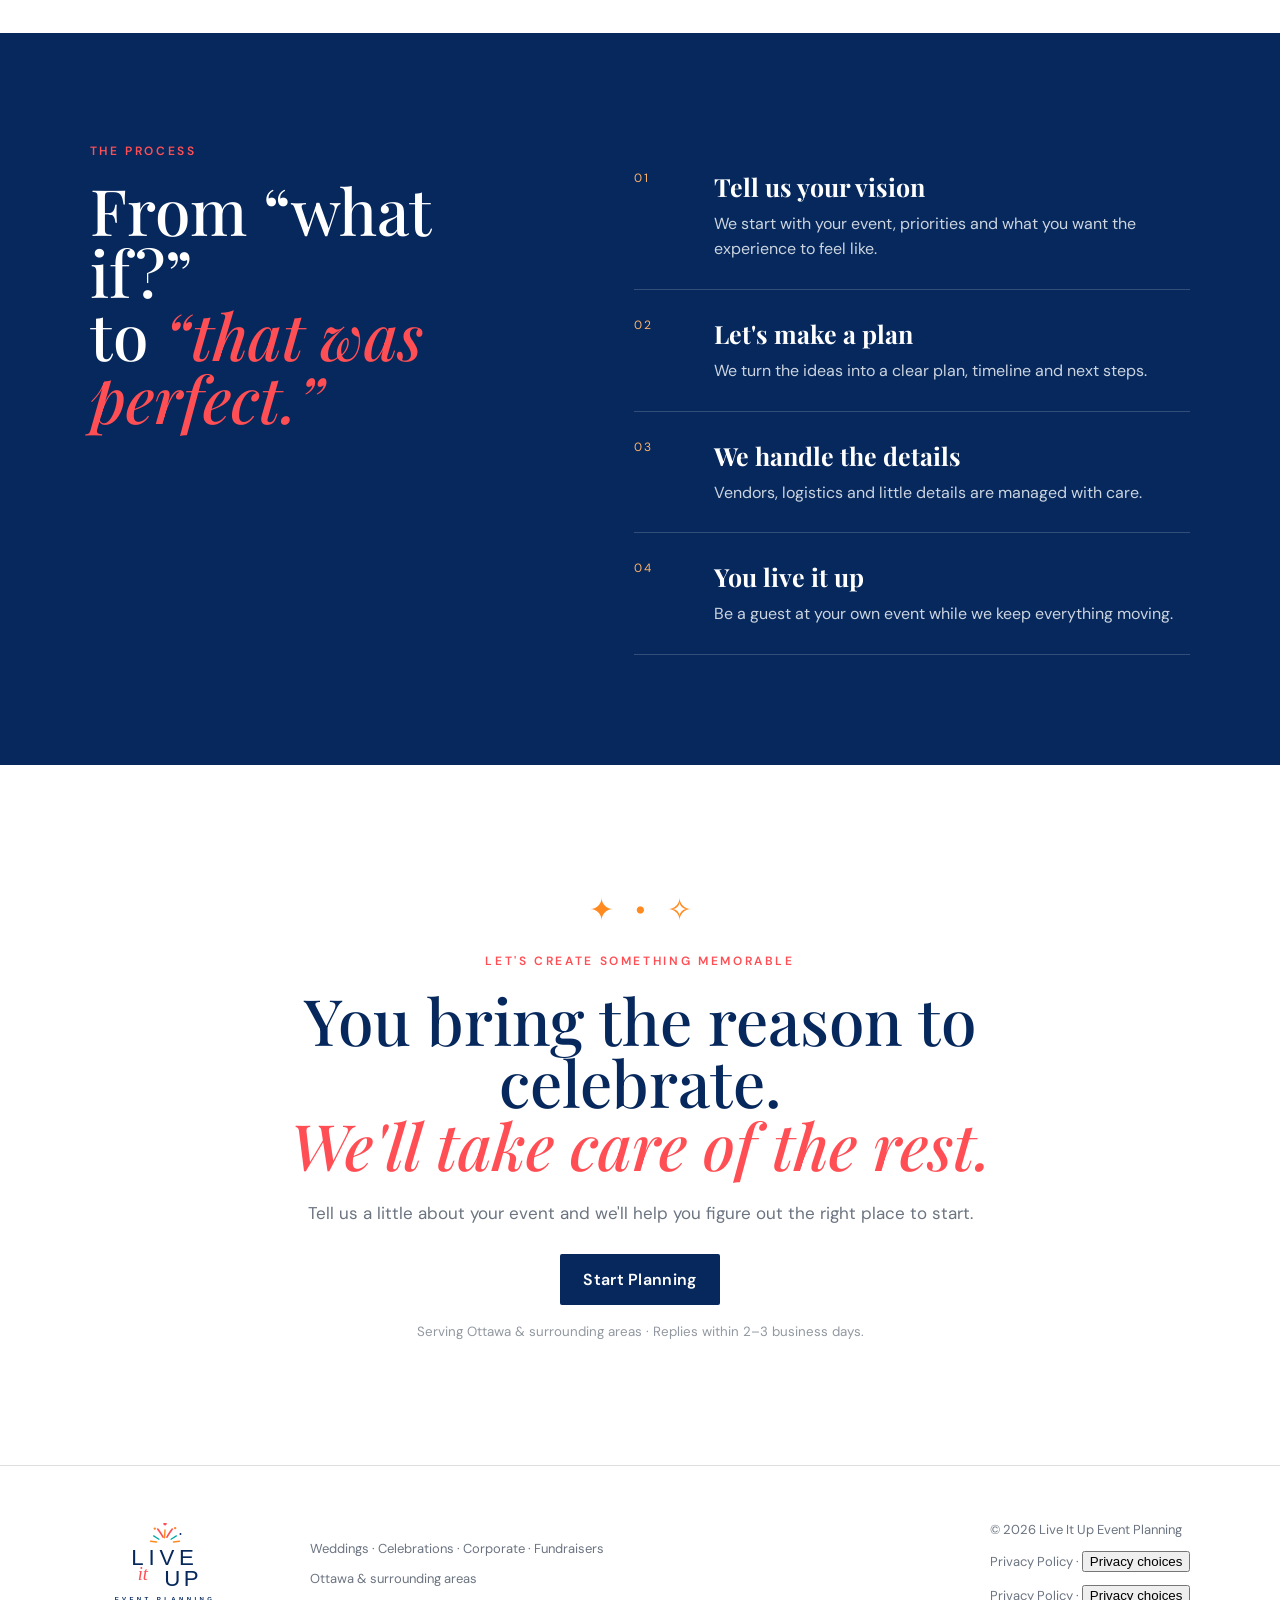
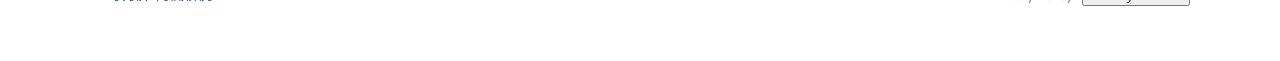
==== commit 943122b5: "Add privacy links and remove pre-consent analytics" ====
--- a/index.html
+++ b/index.html
@@ -96,7 +96,7 @@
   <footer>
     <img src="assets/live-it-up-logo.svg" alt="Live It Up Event Planning" />
     <div><p>Weddings · Celebrations · Corporate · Fundraisers</p><p>Ottawa &amp; surrounding areas</p></div>
-    <div class="footer-legal"><p>© <span id="year"></span> Live It Up Event Planning</p><p><a href="privacy.html">Privacy Policy</a><span aria-hidden="true"> · </span><button type="button" class="privacy-settings-link" data-open-privacy>Privacy choices</button></p></div>
+    <div class="footer-legal"><div class="footer-legal"><p>© <span id="year"></span> Live It Up Event Planning</p><p><a href="privacy.html">Privacy Policy</a> · <button type="button" class="privacy-settings-link" data-open-privacy>Privacy choices</button></p></div><p><a href="privacy.html">Privacy Policy</a><span aria-hidden="true"> · </span><button type="button" class="privacy-settings-link" data-open-privacy>Privacy choices</button></p></div>
   </footer>
   <script src="script.js"></script>
 </body>
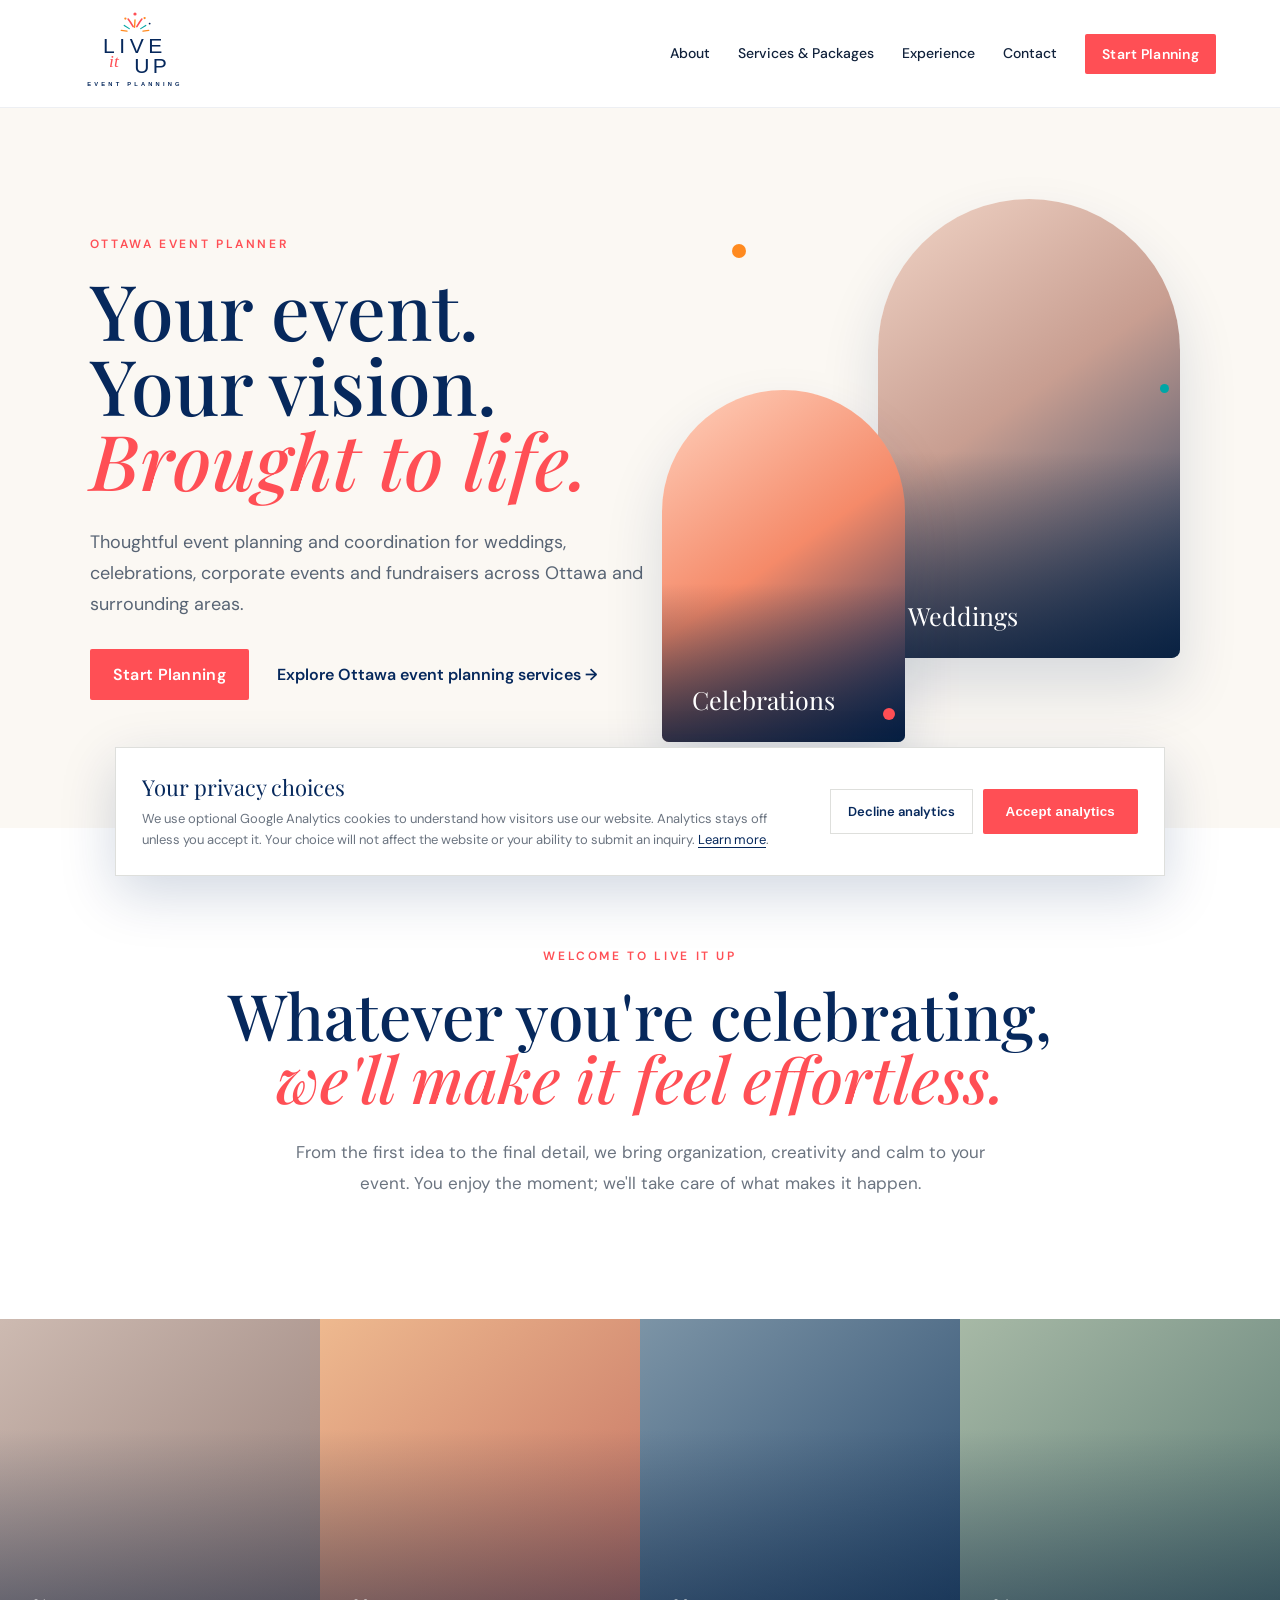
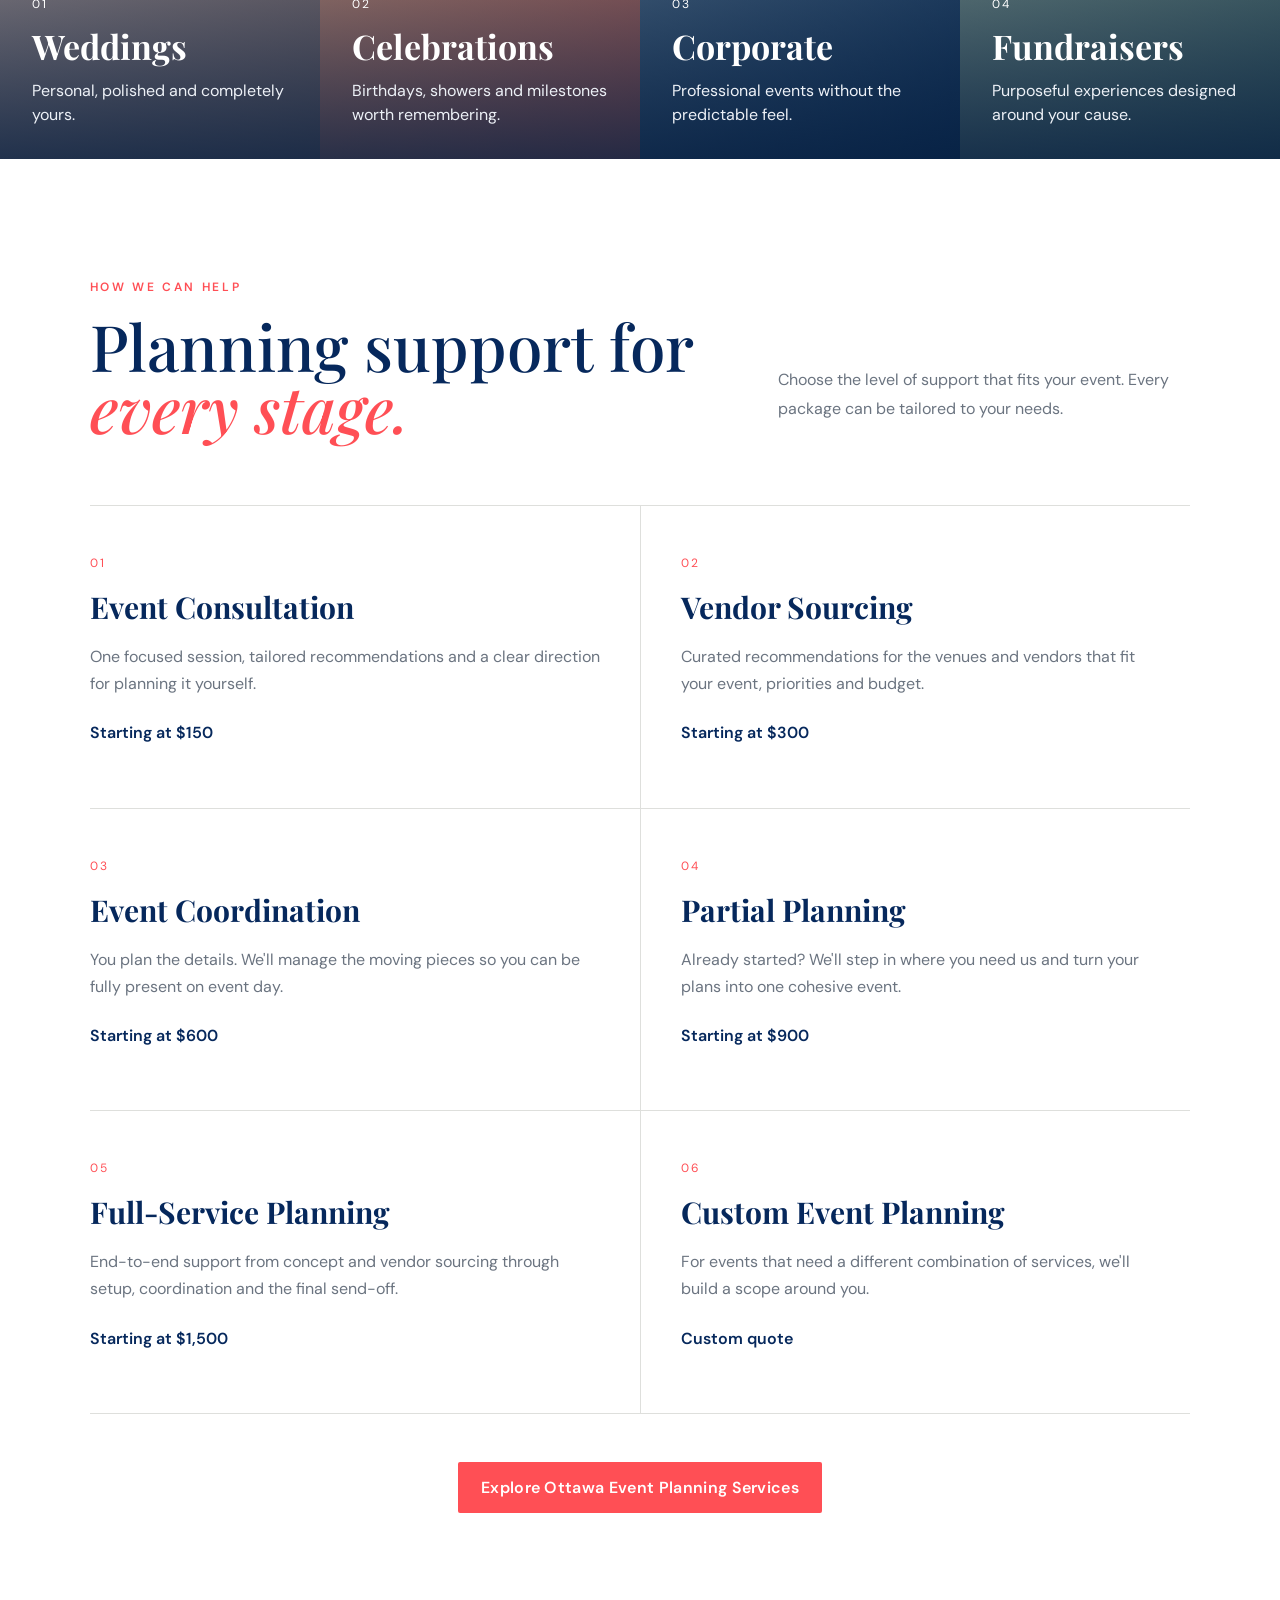
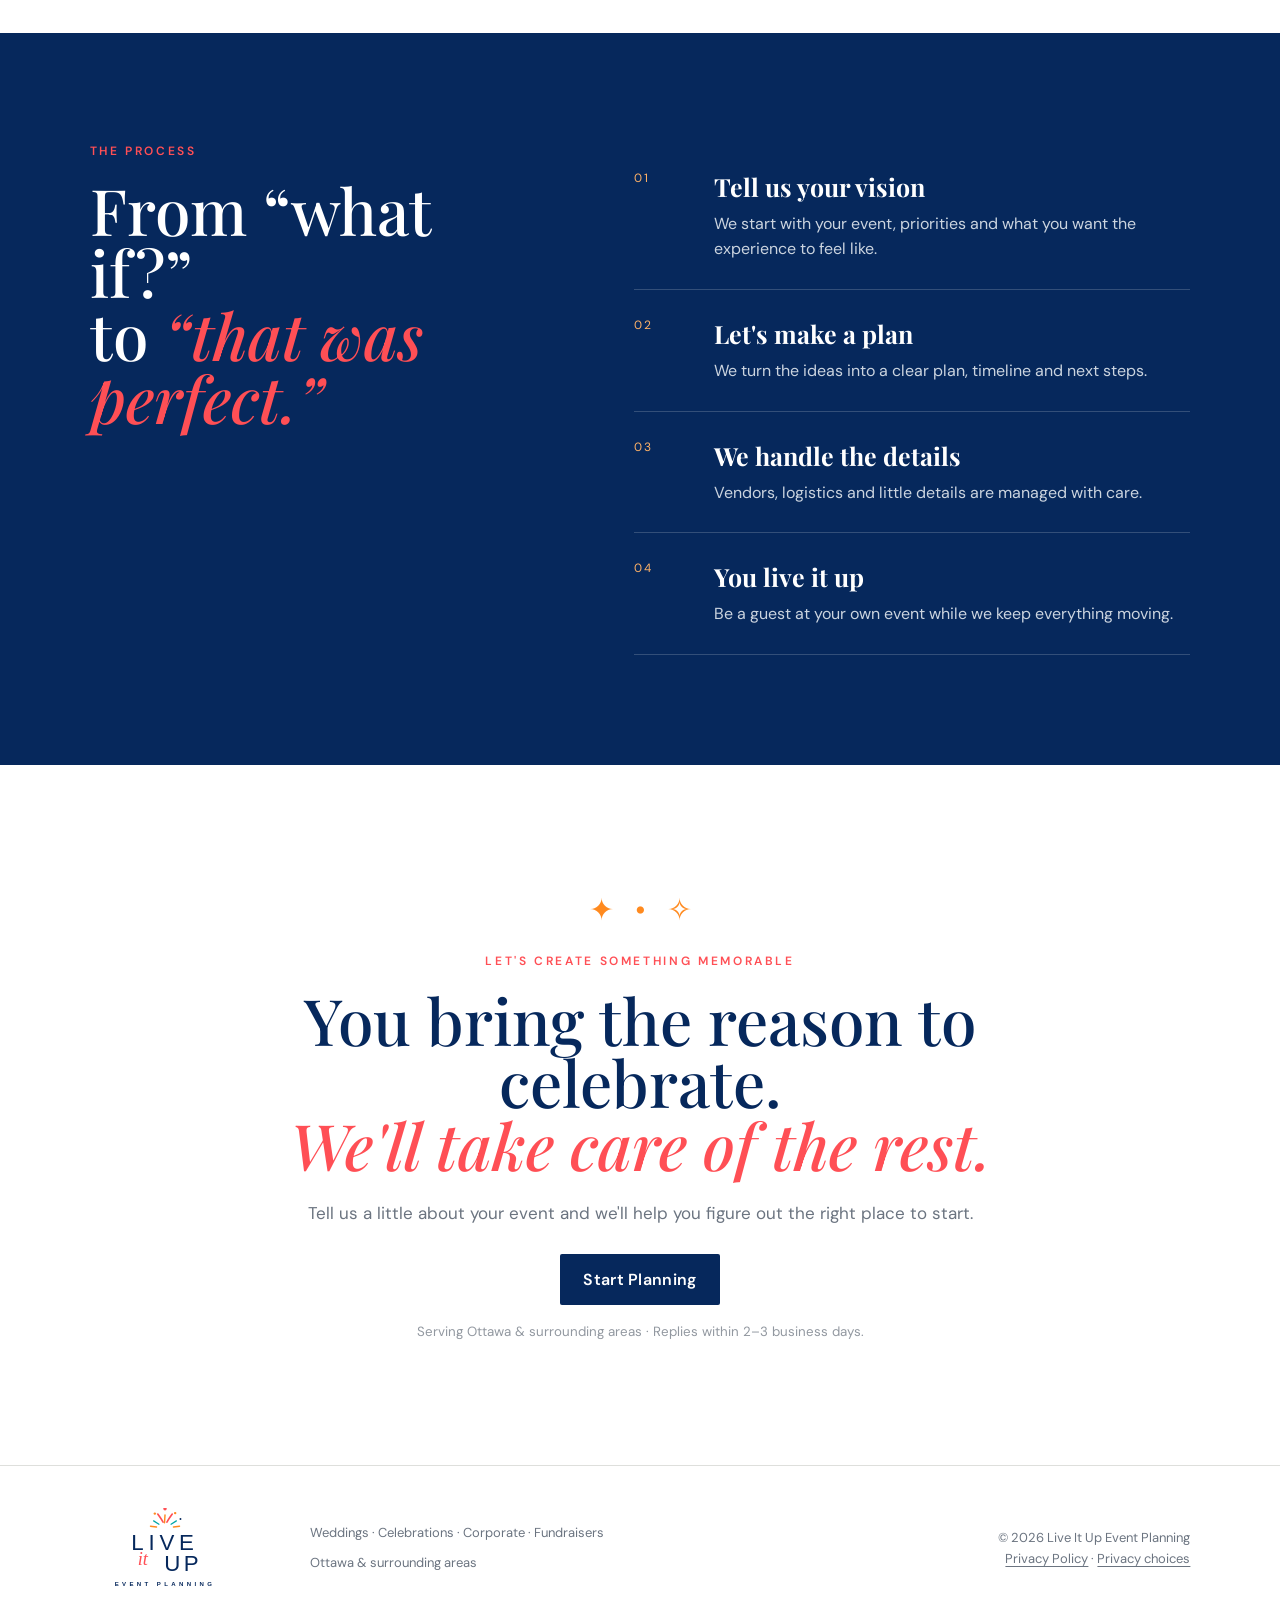
==== commit d24cec8b: "Improve Ottawa SEO for index.html" ====
--- a/index.html
+++ b/index.html
@@ -3,22 +3,50 @@
 <head>
   <meta charset="utf-8" />
   <meta name="viewport" content="width=device-width, initial-scale=1" />
-  <meta name="description" content="Thoughtful event planning, coordination and vendor support for weddings, celebrations, corporate events and fundraisers in Ottawa and surrounding areas.">
-  <title>Live It Up Event Planning | Ottawa Event Planner</title>
+  <meta name="description" content="Ottawa event planning and coordination for weddings, celebrations, corporate events and fundraisers. Thoughtful support from first idea to event day.">
+  <title>Ottawa Event Planner | Live It Up Event Planning</title>
 <link rel="canonical" href="https://liveitupeventplanning.com/">
 <link rel="icon" type="image/svg+xml" href="assets/live-it-up-logo.svg">
 <meta property="og:type" content="website">
 <meta property="og:site_name" content="Live It Up Event Planning">
-<meta property="og:title" content="Live It Up Event Planning | Ottawa Event Planner">
-<meta property="og:description" content="Thoughtful event planning, coordination and vendor support for weddings, celebrations, corporate events and fundraisers in Ottawa and surrounding areas.">
+<meta property="og:title" content="Ottawa Event Planner | Live It Up Event Planning">
+<meta property="og:description" content="Ottawa event planning and coordination for weddings, celebrations, corporate events and fundraisers. Thoughtful support from first idea to event day.">
 <meta property="og:url" content="https://liveitupeventplanning.com/">
 <meta name="twitter:card" content="summary">
-<meta name="twitter:title" content="Live It Up Event Planning | Ottawa Event Planner">
-<meta name="twitter:description" content="Thoughtful event planning, coordination and vendor support for weddings, celebrations, corporate events and fundraisers in Ottawa and surrounding areas.">
+<meta name="twitter:title" content="Ottawa Event Planner | Live It Up Event Planning">
+<meta name="twitter:description" content="Ottawa event planning and coordination for weddings, celebrations, corporate events and fundraisers. Thoughtful support from first idea to event day.">
   <link rel="preconnect" href="https://fonts.googleapis.com">
   <link rel="preconnect" href="https://fonts.gstatic.com" crossorigin>
   <link href="https://fonts.googleapis.com/css2?family=DM+Sans:wght@400;500;600&family=Playfair+Display:ital,wght@0,500;1,500&display=swap" rel="stylesheet">
   <link rel="stylesheet" href="styles.css" />
+<script type="application/ld+json">
+{
+  "@context": "https://schema.org",
+  "@type": "LocalBusiness",
+  "name": "Live It Up Event Planning",
+  "url": "https://liveitupeventplanning.com/",
+  "logo": "https://liveitupeventplanning.com/assets/live-it-up-logo.svg",
+  "email": "contact@liveitupeventplanning.com",
+  "description": "Ottawa event planning and coordination for weddings, celebrations, corporate events and fundraisers.",
+  "areaServed": [
+    {
+      "@type": "City",
+      "name": "Ottawa",
+      "containedInPlace": {
+        "@type": "AdministrativeArea",
+        "name": "Ontario"
+      }
+    }
+  ],
+  "founder": {
+    "@type": "Person",
+    "name": "Mya Allison"
+  },
+  "sameAs": [
+    "https://www.instagram.com/liveitupeventplanning/"
+  ]
+}
+</script>
 </head>
 <body>
   <header class="site-header">
@@ -35,10 +63,10 @@
   <main id="top">
     <section class="hero">
       <div class="hero-copy reveal">
-        <p class="eyebrow">Ottawa event planning</p>
+        <p class="eyebrow">Ottawa Event Planner</p>
         <h1>Your event.<br>Your vision.<br><em>Brought to life.</em></h1>
-        <p class="lede">Thoughtful planning, seamless coordination and memorable experiences for life's moments — big and small.</p>
-        <div class="actions"><a class="button" href="contact.html">Start Planning</a><a class="text-link" href="#services">Explore our services →</a></div>
+        <p class="lede">Thoughtful event planning and coordination for weddings, celebrations, corporate events and fundraisers across Ottawa and surrounding areas.</p>
+        <div class="actions"><a class="button" href="contact.html">Start Planning</a><a class="text-link" href="#services">Explore Ottawa event planning services →</a></div>
       </div>
       <div class="hero-art reveal" aria-label="Celebration-inspired brand artwork">
         <div class="photo-card photo-one"><span>Weddings</span></div>
@@ -70,7 +98,7 @@
         <article><span class="number">05</span><h3>Full-Service Planning</h3><p>End-to-end support from concept and vendor sourcing through setup, coordination and the final send-off.</p><p class="price">Starting at $1,500</p></article>
         <article><span class="number">06</span><h3>Custom Event Planning</h3><p>For events that need a different combination of services, we'll build a scope around you.</p><p class="price">Custom quote</p></article>
       </div>
-      <div class="services-more"><a class="button" href="services.html">Explore all packages</a></div>
+      <div class="services-more"><a class="button" href="services.html">Explore Ottawa Event Planning Services</a></div>
     </section>
 
     <section class="process">
@@ -96,7 +124,7 @@
   <footer>
     <img src="assets/live-it-up-logo.svg" alt="Live It Up Event Planning" />
     <div><p>Weddings · Celebrations · Corporate · Fundraisers</p><p>Ottawa &amp; surrounding areas</p></div>
-    <div class="footer-legal"><div class="footer-legal"><p>© <span id="year"></span> Live It Up Event Planning</p><p><a href="privacy.html">Privacy Policy</a> · <button type="button" class="privacy-settings-link" data-open-privacy>Privacy choices</button></p></div><p><a href="privacy.html">Privacy Policy</a><span aria-hidden="true"> · </span><button type="button" class="privacy-settings-link" data-open-privacy>Privacy choices</button></p></div>
+    <div class="footer-legal"><p>© <span id="year"></span> Live It Up Event Planning</p><p><a href="privacy.html">Privacy Policy</a> · <button type="button" class="privacy-settings-link" data-open-privacy>Privacy choices</button></p></div>
   </footer>
   <script src="script.js"></script>
 </body>
--- a/styles.css
+++ b/styles.css
@@ -15,4 +15,20 @@
 /* Experience page */
 .experience-hero{min-height:650px;background:var(--cream);padding:80px clamp(24px,7vw,110px);display:grid;grid-template-columns:1.05fr .95fr;align-items:center;gap:70px}.experience-hero h1,.case-study h2,.case-scope h2,.experience-lessons h2,.growing-portfolio h2{font-family:'Playfair Display',serif;color:var(--navy);font-weight:500;line-height:1.02;margin:0}.experience-hero h1{font-size:clamp(52px,6vw,88px)}.experience-mark{min-height:430px;border:1px solid rgba(6,40,92,.16);border-radius:50% 50% 8px 8px;display:flex;align-items:center;justify-content:center;flex-direction:column;gap:18px;color:var(--navy);position:relative;background:linear-gradient(160deg,rgba(255,255,255,.75),rgba(244,199,180,.35))}.experience-mark:after{content:'';position:absolute;inset:12%;border:1px dashed rgba(6,40,92,.18);border-radius:50%}.experience-mark span{font-size:12px;letter-spacing:.24em;z-index:1}.experience-mark b{font-size:25px;color:var(--coral);font-weight:400;z-index:1}.case-study{padding:120px clamp(24px,7vw,110px);display:grid;grid-template-columns:1.1fr .9fr;gap:90px;align-items:end}.case-study h2,.case-scope h2,.experience-lessons h2,.growing-portfolio h2{font-size:clamp(40px,5vw,64px)}.case-intro>p:last-child{color:var(--muted);line-height:1.75;max-width:620px;margin-top:28px}.case-stats{border-top:1px solid var(--line)}.case-stats div{padding:23px 0;border-bottom:1px solid var(--line);display:flex;align-items:baseline;justify-content:space-between;gap:20px}.case-stats strong{font-family:'Playfair Display',serif;font-size:32px;color:var(--navy);font-weight:500}.case-stats span{color:var(--muted);font-size:12px;text-transform:uppercase;letter-spacing:.12em}.case-scope{background:var(--navy);color:#fff;padding:110px clamp(24px,7vw,110px)}.case-scope h2{color:#fff}.scope-grid{display:grid;grid-template-columns:repeat(3,1fr);margin-top:60px;border-top:1px solid rgba(255,255,255,.18)}.scope-grid article{padding:36px 38px 40px 0;border-bottom:1px solid rgba(255,255,255,.18)}.scope-grid article:not(:nth-child(3n+1)){padding-left:38px;border-left:1px solid rgba(255,255,255,.18)}.scope-grid span{color:#ffb267;font-size:12px;letter-spacing:.16em}.scope-grid h3{font-family:'Playfair Display',serif;color:#fff;font-weight:500;font-size:26px;margin:14px 0}.scope-grid p{color:#cbd4df;line-height:1.7;margin:0}.experience-lessons{padding:120px clamp(24px,7vw,110px);display:grid;grid-template-columns:.9fr 1.1fr;gap:90px}.experience-lessons>div:last-child{color:var(--muted);font-size:17px;line-height:1.85;max-width:700px}.growing-portfolio{background:var(--cream);padding:110px clamp(24px,7vw,110px);text-align:center}.growing-portfolio p:not(.eyebrow){max-width:700px;margin:26px auto 34px;color:var(--muted);line-height:1.8}.founder-role{font-size:13px!important;text-transform:uppercase;letter-spacing:.13em;color:var(--coral)!important;font-weight:600}.founder-copy em{font-family:'Playfair Display',serif;color:var(--navy)}
 @media(max-width:900px){.experience-hero,.case-study,.experience-lessons{grid-template-columns:1fr}.experience-hero,.case-study,.experience-lessons{gap:50px}.experience-mark{min-height:360px}.scope-grid{grid-template-columns:1fr 1fr}.scope-grid article:not(:nth-child(3n+1)){padding-left:0;border-left:0}.scope-grid article:nth-child(even){padding-left:32px;border-left:1px solid rgba(255,255,255,.18)}}
-@media(max-width:560px){.experience-hero,.case-study,.case-scope,.experience-lessons,.growing-portfolio{padding-top:80px;padding-bottom:80px}.experience-mark{min-height:300px}.scope-grid{grid-template-columns:1fr}.scope-grid article,.scope-grid article:nth-child(even){padding-left:0;border-left:0}}+@media(max-width:560px){.experience-hero,.case-study,.case-scope,.experience-lessons,.growing-portfolio{padding-top:80px;padding-bottom:80px}.experience-mark{min-height:300px}.scope-grid{grid-template-columns:1fr}.scope-grid article,.scope-grid article:nth-child(even){padding-left:0;border-left:0}}
+
+/* Privacy policy and consent */
+.footer-legal{text-align:right}.footer-legal p{margin:4px 0}.footer-legal a,.privacy-settings-link{color:var(--muted);text-decoration:underline;text-underline-offset:3px}.privacy-settings-link{border:0;background:none;padding:0;font:inherit;cursor:pointer}.footer-legal a:hover,.privacy-settings-link:hover{color:var(--navy)}
+.form-submit a{color:var(--navy);text-decoration:underline;text-underline-offset:3px}
+.privacy-banner{position:fixed;left:24px;right:24px;bottom:24px;z-index:1000;max-width:1050px;margin:0 auto;background:#fff;border:1px solid var(--line);box-shadow:0 18px 55px rgba(6,40,92,.18);padding:24px 26px;display:none;grid-template-columns:1fr auto;gap:30px;align-items:center}.privacy-banner.show{display:grid}.privacy-banner-title{font-family:'Playfair Display',serif;color:var(--navy);font-size:22px;margin:0 0 7px}.privacy-banner-copy>p:last-child{margin:0;color:var(--muted);font-size:13px;line-height:1.6;max-width:720px}.privacy-banner-copy a{color:var(--navy);text-decoration:underline;text-underline-offset:3px}.privacy-banner-actions{display:flex;gap:10px;align-items:center}.privacy-decline{border:1px solid var(--line);background:#fff;color:var(--navy);padding:13px 17px;font:inherit;font-size:13px;font-weight:600;cursor:pointer}.privacy-accept{border:0;cursor:pointer;white-space:nowrap}
+.privacy-page{background:var(--cream);padding:90px clamp(24px,12vw,190px) 120px}.privacy-page-header{max-width:820px;margin-bottom:60px}.privacy-page h1{font-family:'Playfair Display',serif;color:var(--navy);font-weight:500;font-size:clamp(52px,6vw,82px);line-height:1;margin:0 0 25px}.privacy-updated{color:var(--muted);font-size:13px}.privacy-content{max-width:900px;background:#fff;padding:clamp(30px,5vw,70px);box-shadow:0 20px 55px rgba(6,40,92,.06)}.privacy-content h2{font-family:'Playfair Display',serif;color:var(--navy);font-weight:500;font-size:30px;margin:48px 0 14px}.privacy-content h2:first-child{margin-top:0}.privacy-content p,.privacy-content li{color:var(--muted);line-height:1.8}.privacy-content ul{padding-left:22px}.privacy-content a{color:var(--navy);text-decoration:underline;text-underline-offset:3px}.privacy-note{border-left:3px solid var(--coral);padding-left:20px}
+@media(max-width:900px){.footer-legal{text-align:center}.privacy-banner{grid-template-columns:1fr}.privacy-banner-actions{justify-content:flex-start}}
+@media(max-width:560px){.privacy-banner{left:12px;right:12px;bottom:12px;padding:20px}.privacy-banner-actions{flex-direction:column;align-items:stretch}.privacy-banner-actions button{width:100%}.privacy-page{padding-top:65px;padding-bottom:85px}.privacy-content{padding:28px}}
+
+
+/* Founder photo collage */
+.founder-photo.founder-photo-real{position:relative;min-height:620px;display:flex;align-items:center;justify-content:center;background:transparent;padding:0;overflow:visible}
+.founder-main-image{display:block;width:100%;max-width:500px;height:620px;object-fit:cover;object-position:center;border-radius:260px 260px 16px 16px;box-shadow:0 18px 45px rgba(6,40,92,.12)}
+.founder-secondary-image{position:absolute;width:220px;height:280px;object-fit:cover;object-position:center;border-radius:18px;bottom:20px;right:-20px;border:8px solid #fff;box-shadow:0 16px 35px rgba(6,40,92,.14)}
+@media(max-width:900px){.founder-photo.founder-photo-real{min-height:auto;display:grid;gap:20px;overflow:visible}.founder-main-image{max-width:100%;height:500px}.founder-secondary-image{position:static;width:100%;max-width:280px;height:320px;justify-self:center;border:6px solid #fff}}
+@media(max-width:560px){.founder-photo.founder-photo-real{padding:0}.founder-main-image{height:420px;border-radius:180px 180px 14px 14px}.founder-secondary-image{max-width:220px;height:260px}}
